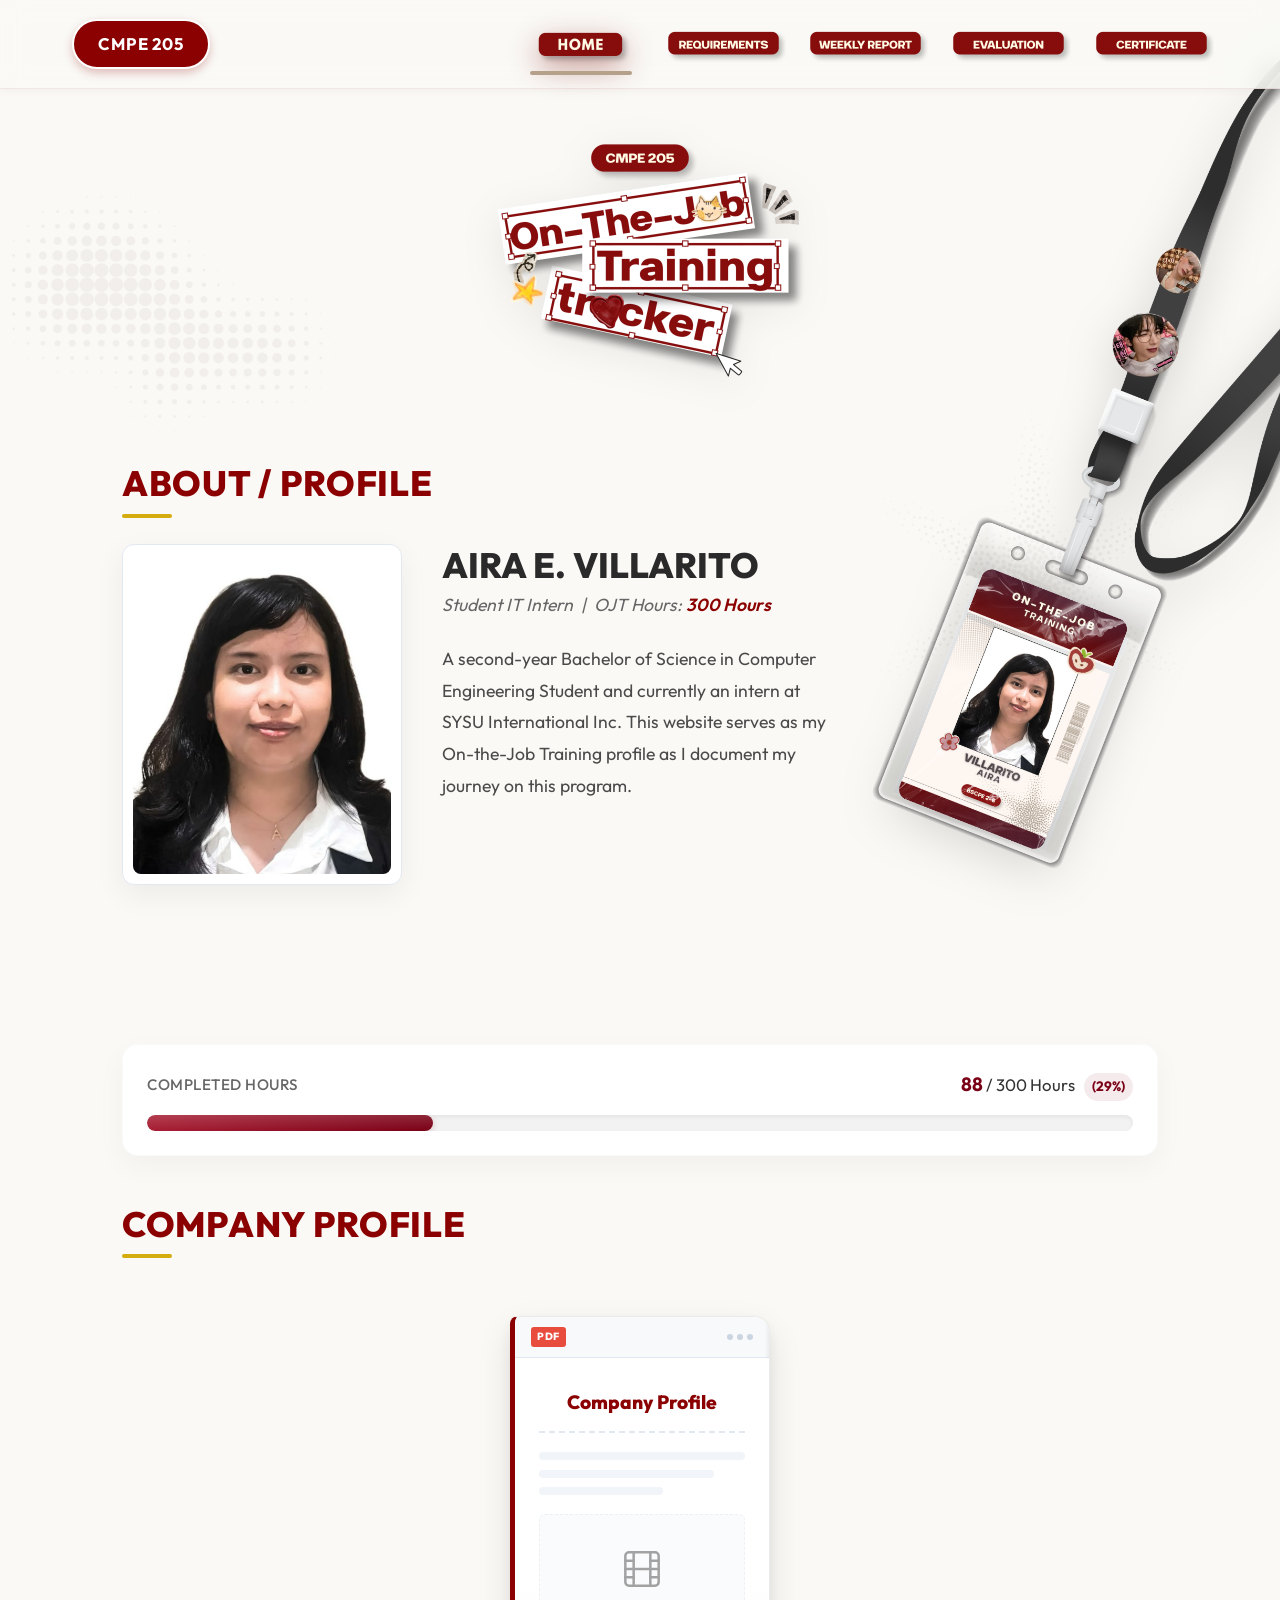
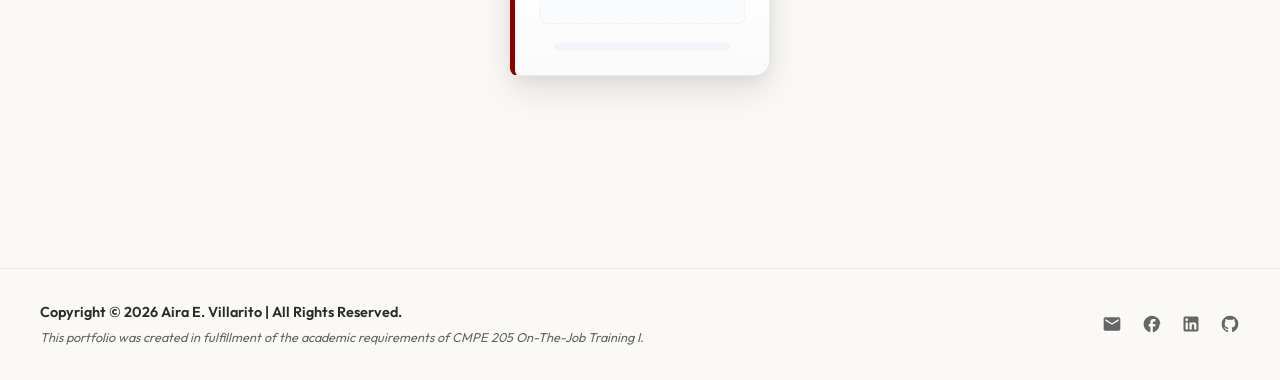
==== index.html @ e1c84c16 "third week uploaded" ====
<!DOCTYPE html>
<html lang="en">

<head>
  <meta charset="UTF-8">
  <meta name="viewport" content="width=device-width, initial-scale=1.0">
  <title>OJT Portfolio | Aira E. Villarito</title>
  <meta name="description"
    content="On-The-Job Training tracking portfolio and requirements profile for Aira E. Villarito. Documenting OJT journey and progress.">
  <link rel="stylesheet" href="style.css">
</head>

<body>

  <!-- Halftone Decorative Backgrounds -->
  <div class="bg-patterns">
    <img src="assets/glob_ht_bg.png" alt="Decorative halftone globe" class="pattern-glob">
    <img src="assets/star_ht_bg.png" alt="Decorative halftone star" class="pattern-star">
    <!-- ID Lanyard Badge (Mobile/Tablet background decoration) -->
    <div class="id-lanyard-wrapper mobile-only">
      <img src="assets/id.png" alt="OJT ID lanyard badge" class="id-img">
    </div>
  </div>

  <!-- Header / Navigation Bar -->
  <header>
    <div class="navbar-container">
      <a href="#" class="cmpe-badge" id="cmpe-badge">CMPE 205</a>
      <nav class="nav-links" aria-label="Main Navigation">
        <a href="index.html" class="nav-item active" id="nav-home">
          <img src="assets/home_button.png" alt="Home" class="nav-btn-img">
        </a>
        <a href="requirements.html" class="nav-item" id="nav-requirements">
          <img src="assets/requirements_button.png" alt="Requirements" class="nav-btn-img">
        </a>
        <a href="weekly-report.html" class="nav-item" id="nav-weekly">
          <img src="assets/weekly_report_button.png" alt="Weekly Report" class="nav-btn-img">
        </a>
        <a href="evaluation.html" class="nav-item" id="nav-evaluation">
          <img src="assets/evaluation_button.png" alt="Evaluation" class="nav-btn-img">
        </a>
        <a href="certificate.html" class="nav-item" id="nav-certificate">
          <img src="assets/certificate_button.png" alt="Certificate" class="nav-btn-img">
        </a>
      </nav>
    </div>
  </header>

  <!-- Main Content -->
  <main>

    <!-- Title Section (Logo Below Navigation) -->
    <div class="title-section">
      <img src="assets/logo.png" alt="On-The-Job Training Tracker" class="logo-img">
    </div>

    <!-- About / Profile Section -->
    <section class="reveal" id="about-section">
      <h2 class="section-title">About / Profile</h2>
      <div class="profile-container">

        <!-- Left: Profile Photo (with automatic fallback to clean CSS avatar) -->
        <div class="profile-photo-wrapper">
          <img src="assets/id_layout_raw.png" alt="Aira E. Villarito" class="profile-photo"
            onerror="this.style.display='none'; document.getElementById('profile-avatar-fallback').style.display='flex';">
          <div class="profile-placeholder-avatar" id="profile-avatar-fallback" style="display: none;">
            <svg viewBox="0 0 24 24" fill="none" stroke="currentColor" stroke-width="1.5" stroke-linecap="round"
              stroke-linejoin="round">
              <path d="M20 21v-2a4 4 0 0 0-4-4H8a4 4 0 0 0-4 4v2"></path>
              <circle cx="12" cy="7" r="4"></circle>
            </svg>
            <p><strong>Aira E. Villarito</strong><br><span style="font-size:0.8rem; opacity:0.8;">Click to upload
                image</span></p>
          </div>
        </div>

        <!-- Center: Bio Description -->
        <div class="profile-bio">
          <h1 class="profile-name">AIRA E. VILLARITO</h1>
          <div class="profile-title">
            <span>Student IT Intern</span>
            <span class="divider">|</span>
            <span>OJT Hours: <strong class="highlight">300 Hours</strong></span>
          </div>
          <p class="profile-desc">
            A second-year Bachelor of Science in Computer Engineering Student and currently an intern at SYSU International Inc. This website serves as my On-the-Job
            Training profile as I document my journey on this program.
          </p>
        </div>

        <!-- Right: Lanyard Badge Image (Desktop only) -->
        <div class="id-lanyard-wrapper desktop-only">
          <img src="assets/id.png" alt="OJT ID lanyard badge" class="id-img">
        </div>

      </div>
    </section>

<!-- OJT Progress Card -->
<div class="progress-card-container" id="ojt-progress-card" data-completed="88" data-total="300">
  <div class="progress-card-meta">
    <span class="progress-card-status">Completed Hours</span>
    <span class="progress-card-metrics">
      <strong id="progress-completed">88</strong> / <span id="progress-total">300</span> Hours 
      <span class="percent-badge" id="progress-badge">(29%)</span>
    </span>
  </div>

  <div class="progress-card-track">
    <!-- The width will be managed dynamically by JavaScript, fallback preset here -->
    <div class="progress-card-fill" id="progress-fill" style="width: 29%;"></div>
  </div>
</div>

    <!-- Company Profile Section -->
    <section class="reveal reveal-delay-1" id="company-section">
      <h2 class="section-title">Company Profile</h2>
      <div class="company-container">

        <!-- Company Profile Image Placeholder -->
        <div class="pdf-placeholder-card" id="company-profile-pdf">
          <div class="pdf-header-bar">
            <span class="pdf-icon-badge">PDF</span>
            <div class="pdf-dots">
              <div class="pdf-dot"></div>
              <div class="pdf-dot"></div>
              <div class="pdf-dot"></div>
            </div>
          </div>

          <div class="pdf-content-preview">
            <h3 class="pdf-preview-title">Company Profile</h3>
            <div class="pdf-skeleton-lines">
              <div class="skeleton-line"></div>
              <div class="skeleton-line medium"></div>
              <div class="skeleton-line short"></div>
            </div>

            <div class="pdf-preview-graphic">
              <svg viewBox="0 0 24 24" fill="none" stroke="currentColor" stroke-linecap="round" stroke-linejoin="round">
                <rect x="2" y="2" width="20" height="20" rx="2.18" ry="2.18"></rect>
                <line x1="7" y1="2" x2="7" y2="22"></line>
                <line x1="17" y1="2" x2="17" y2="22"></line>
                <line x1="2" y1="12" x2="22" y2="12"></line>
                <line x1="2" y1="7" x2="7" y2="7"></line>
                <line x1="2" y1="17" x2="7" y2="17"></line>
                <line x1="17" y1="17" x2="22" y2="17"></line>
                <line x1="17" y1="7" x2="22" y2="7"></line>
              </svg>
            </div>

            <div class="pdf-skeleton-lines">
              <div class="skeleton-line medium" style="margin: 0 auto;"></div>
            </div>
          </div>
        </div>

      </div>
    </section>

  </main>

  <!-- Footer Section -->
  <footer>
    <div class="footer-content">
      <div class="footer-text">
        <p class="footer-copyright">Copyright © 2026 Aira E. Villarito | All Rights Reserved.</p>
        <p class="footer-subtext">This portfolio was created in fulfillment of the academic requirements of CMPE 205
          On-The-Job Training I.</p>
      </div>
      <div class="footer-socials">
        <!-- Gmail -->
        <a href="mailto:aira.villarito@gmail.com" class="social-link" aria-label="Gmail">
          <svg viewBox="0 0 24 24">
            <path
              d="M20 4H4c-1.1 0-2 .9-2 2v12c0 1.1.9 2 2 2h16c1.1 0 2-.9 2-2V6c0-1.1-.9-2-2-2zm0 4l-8 5-8-5V6l8 5 8-5v2z" />
          </svg>
        </a>
        <!-- Facebook -->
        <a href="https://www.facebook.com/airavillarito21/" target="_blank" rel="noopener noreferrer" class="social-link"
          aria-label="Facebook">
          <svg viewBox="0 0 24 24">
            <path
              d="M22 12c0-5.52-4.48-10-10-10S2 6.48 2 12c0 4.84 3.44 8.87 8 9.8V15H8v-3h2V9.5C10 7.57 11.57 6 13.5 6H16v3h-2c-.55 0-1 .45-1 1v2h3v3h-3v6.95c4.56-.93 8-4.96 8-9.75z" />
          </svg>
        </a>
        <!-- LinkedIn -->
        <a href="https://linkedin.com/in/aira-villarito" target="_blank" rel="noopener noreferrer" class="social-link"
          aria-label="LinkedIn">
          <svg viewBox="0 0 24 24">
            <path
              d="M19 3a2 2 0 0 1 2 2v14a2 2 0 0 1-2 2H5a2 2 0 0 1-2-2V5a2 2 0 0 1 2-2h14m-.5 15.5v-5.3a3.26 3.26 0 0 0-3.26-3.26c-.85 0-1.84.52-2.32 1.3v-1.11h-2.79v8.37h2.79v-4.93c0-.77.62-1.4 1.39-1.4a1.4 1.4 0 0 1 1.4 1.4v4.93h2.79M6.88 8.56a1.68 1.68 0 0 0 1.68-1.68c0-.93-.75-1.69-1.68-1.69a1.69 1.69 0 0 0-1.69 1.69c0 .93.76 1.68 1.69 1.68m1.39 9.94v-8.37H5.5v8.37h2.77z" />
          </svg>
        </a>
        <!-- GitHub -->
        <a href="https://github.com/ventyunquarters" target="_blank" rel="noopener noreferrer" class="social-link" aria-label="GitHub">
          <svg viewBox="0 0 24 24">
            <path
              d="M12 2A10 10 0 0 0 2 12c0 4.42 2.87 8.17 6.84 9.5.5.08.66-.23.66-.5v-1.69c-2.77.6-3.36-1.34-3.36-1.34-.46-1.16-1.11-1.47-1.11-1.47-.9-.62.07-.6.07-.6 1 .07 1.53 1.03 1.53 1.03.9 1.52 2.34 1.07 2.91.83.1-.65.35-1.09.63-1.34-2.22-.25-4.55-1.11-4.55-4.92 0-1.11.38-2 1.03-2.71-.1-.25-.45-1.29.1-2.64 0 0 .84-.27 2.75 1.02.79-.22 1.65-.33 2.5-.33.85 0 1.71.11 2.5.33 1.91-1.29 2.75-1.02 2.75-1.02.55 1.35.2 2.39.1 2.64.65.71 1.03 1.6 1.03 2.71 0 3.82-2.34 4.66-4.57 4.91.36.31.69.92.69 1.85V21c0 .27.16.59.67.5C19.14 20.16 22 16.42 22 12A10 10 0 0 0 12 2z" />
          </svg>
        </a>
      </div>
    </div>
  </footer>

  <script src="script.js"></script>
</body>

</html>
---- style.css ----
/* ==========================================================================
   DESIGN SYSTEM & CUSTOM STYLES: OJT PORTFOLIO
   ========================================================================== */

/* Import Google Font */
@import url('https://fonts.googleapis.com/css2?family=Outfit:wght@300;400;500;600;700;800&display=swap');

/* CSS Variables */
:root {
  --font-primary: 'Outfit', sans-serif;

  /* Theme Colors */
  --color-primary: #8b0000;
  /* Maroon from button assets */
  --color-primary-dark: #660000;
  /* Darker maroon for hover/active */
  --color-primary-light: #ffcccc;
  /* Light maroon for highlights */
  --color-accent: #d4ac0d;
  /* Gold accent from the stars */
  --color-bg-light: #faf9f6;
  /* Premium off-white background */
  --color-bg-white: #ffffff;
  --color-text-dark: #2a2a2a;
  --color-text-muted: #666666;
  --color-border: #e2e8f0;

  /* Nav Button Custom Palette */
  --color-nav-bg: #801010;
  --color-nav-hover: #9c1414;
  --color-nav-underline: #b5a089;
  --color-nav-active-bg: rgba(128, 16, 16, 0.09);
  --color-nav-hover-bg: rgba(128, 16, 16, 0.04);

  /* Animations & Transitions */
  --transition-smooth: all 0.4s cubic-bezier(0.16, 1, 0.3, 1);
  --shadow-sm: 0 2px 8px rgba(0, 0, 0, 0.04);
  --shadow-md: 0 10px 30px rgba(0, 0, 0, 0.06);
  --shadow-lg: 0 20px 40px rgba(139, 0, 0, 0.08);
  --shadow-pdf: 0 15px 35px rgba(0, 0, 0, 0.1), 0 5px 15px rgba(0, 0, 0, 0.06);
}

/* Reset */
* {
  box-sizing: border-box;
  margin: 0;
  padding: 0;
}

html {
  scroll-behavior: smooth;
  font-size: 16px;
}

body {
  font-family: var(--font-primary);
  background-color: var(--color-bg-light);
  color: var(--color-text-dark);
  line-height: 1.6;
  overflow-x: hidden;
  position: relative;
  min-height: 100vh;
  display: flex;
  flex-direction: column;
}

/* Halftone Background Patterns */
.bg-patterns {
  position: fixed;
  top: 0;
  left: 0;
  width: 100%;
  height: 100%;
  pointer-events: none;
  z-index: -9999;
  overflow: hidden;
}

.pattern-glob {
  position: absolute;
  top: 10%;
  left: -5%;
  width: 35%;
  max-width: 500px;
  opacity: 0.12;
}

.pattern-star {
  position: absolute;
  bottom: 10%;
  right: 2%;
  width: 35%;
  max-width: 500px;
  opacity: 0.12;
}

/* Header & Navigation */
header {
  position: sticky;
  top: 0;
  z-index: 100;
  width: 100%;
  background: rgba(250, 249, 246, 0.85);
  backdrop-filter: blur(12px);
  -webkit-backdrop-filter: blur(12px);
  border-bottom: 1px solid rgba(139, 0, 0, 0.08);
  box-shadow: var(--shadow-sm);
}

.navbar-container {
  max-width: 1200px;
  margin: 0 auto;
  padding: 1.2rem 2rem;
  display: flex;
  justify-content: space-between;
  align-items: center;
}

/* Display visibility helpers */
.mobile-only {
  display: none !important;
}

.desktop-only {
  display: block !important;
}

/* Hide Hamburger Menu on Desktop */
.hamburger-menu {
  display: none;
}

/* CMPE 205 Badge */
.cmpe-badge {
  background-color: var(--color-primary);
  color: var(--color-bg-white);
  padding: 0.6rem 1.5rem;
  border-radius: 50px;
  font-weight: 700;
  font-size: 1.05rem;
  letter-spacing: 0.05em;
  box-shadow: 0 4px 10px rgba(139, 0, 0, 0.25);
  border: 2px solid var(--color-bg-white);
  text-decoration: none;
  transition: var(--transition-smooth);
}

.cmpe-badge:hover {
  transform: translateY(-2px);
  box-shadow: 0 6px 15px rgba(139, 0, 0, 0.35);
  background-color: var(--color-primary-dark);
}

/* Nav Links */
.nav-links {
  display: flex;
  gap: 1.8rem;
  align-items: center;
}

.nav-item {
  position: relative;
  display: inline-flex;
  align-items: center;
  justify-content: center;
  padding: 0.2rem 0.4rem;
  border-radius: 50px;
  background-color: transparent;
  transition: var(--transition-smooth);
  text-decoration: none;
  overflow: visible;
}

.nav-btn-img {
  height: 75px;
  margin: -18px -12px;
  width: auto;
  display: block;
  transition: var(--transition-smooth);
}

.nav-btn-text {
  display: none;
}

.nav-item:hover {
  background-color: transparent;
  transform: translateY(-2px);
}

.nav-item:hover .nav-btn-img,
.nav-item.active .nav-btn-img {
  filter: drop-shadow(0 10px 15px rgba(128, 16, 16, 0.45));
}

/* Active Page State */
.nav-item.active {
  background-color: transparent;
}

/* Underline indicator for active/hover states */
.nav-item::after {
  content: '';
  position: absolute;
  bottom: -8px;
  left: 5%;
  width: 90%;
  height: 4px;
  background-color: var(--color-nav-underline);
  border-radius: 2px;
  transform: scaleX(0);
  transform-origin: center;
  transition: var(--transition-smooth);
}

.nav-item:hover::after,
.nav-item.active::after {
  transform: scaleX(1);
}

/* Main Container */
main {
  flex: 1;
  max-width: 1100px;
  width: 100%;
  margin: 0 auto;
  padding: 2.5rem 2rem 5rem 2rem;
}

/* Title Section (Logo Below Navbar) */
.title-section {
  text-align: center;
  margin-bottom: 3.5rem;
  display: flex;
  flex-direction: row;
  align-items: center;
  justify-content: center;
  gap: 2.5rem;
}

.logo-img {
  max-width: 480px;
  width: 100%;
  height: auto;
  object-fit: contain;
  filter: drop-shadow(0 10px 20px rgba(0, 0, 0, 0.08));
  animation: fadeInUp 1.2s cubic-bezier(0.16, 1, 0.3, 1);
}

/* Section Common Styling */
section {
  margin-bottom: 5rem;
  position: relative;
}

.section-title {
  font-size: 2.2rem;
  font-weight: 800;
  color: var(--color-primary);
  text-transform: uppercase;
  margin-bottom: 2rem;
  position: relative;
  display: inline-block;
  letter-spacing: 0.02em;
}

.section-title::after {
  content: '';
  position: absolute;
  left: 0;
  bottom: -6px;
  width: 50px;
  height: 4px;
  background-color: var(--color-accent);
  border-radius: 2px;
}

/* Profile / About Layout */
.profile-container {
  display: grid;
  grid-template-columns: 280px 1fr 280px;
  gap: 2.5rem;
  align-items: start;
}

/* Profile Photo Frame */
.profile-photo-wrapper {
  background-color: var(--color-bg-white);
  padding: 0.6rem;
  border-radius: 12px;
  box-shadow: var(--shadow-md);
  border: 1px solid var(--color-border);
  transition: var(--transition-smooth);
  overflow: hidden;
}

.profile-photo-wrapper:hover {
  transform: translateY(-5px);
  box-shadow: var(--shadow-lg);
}

.profile-photo {
  width: 100%;
  height: 320px;
  object-fit: cover;
  border-radius: 8px;
  display: block;
}

.profile-placeholder-avatar {
  width: 100%;
  height: 320px;
  border-radius: 8px;
  background: linear-gradient(135deg, var(--color-primary-light), #f0f0f0);
  display: flex;
  flex-direction: column;
  align-items: center;
  justify-content: center;
  color: var(--color-primary);
  text-align: center;
  padding: 1rem;
}

.profile-placeholder-avatar svg {
  width: 70px;
  height: 70px;
  margin-bottom: 1rem;
  opacity: 0.7;
}

/* #ProgressBar Container card for the progress layout. Container card for the progress layout */
.progress-card-container {
  background: #ffffff;
  border-radius: 16px;
  padding: 24px;
  max-width: 100%; /* Matches your text boundary alignment */
  margin: 20px 0 40px 0;
  box-shadow: 0 10px 30px rgba(0, 0, 0, 0.04);
  border: 1px solid rgba(0, 0, 0, 0.02);
  box-sizing: border-box;
}

/* Flex row for labels and metrics */
.progress-card-meta {
  display: flex;
  justify-content: space-between;
  align-items: center;
  margin-bottom: 14px;
}

.progress-card-status {
  font-size: 0.95rem;
  font-weight: 500;
  color: #666666;
  text-transform: uppercase;
  letter-spacing: 0.5px;
}

.progress-card-metrics {
  font-size: 1.05rem;
  color: #333333;
}

.progress-card-metrics strong {
  color: #7A0016; /* Theme maroon */
  font-size: 1.2rem;
}

/* Small visual pill badge for percentage */
.percent-badge {
  background-color: rgba(122, 0, 22, 0.08);
  color: #7A0016;
  padding: 3px 8px;
  border-radius: 20px;
  font-weight: 700;
  font-size: 0.85rem;
  margin-left: 6px;
  display: inline-block;
  vertical-align: middle;
}

/* The light gray outer bar track */
.progress-card-track {
  width: 100%;
  height: 16px;
  background-color: #F2F2F2;
  border-radius: 50px;
  overflow: hidden;
  position: relative;
  box-shadow: inset 0 2px 4px rgba(0, 0, 0, 0.06);
}

/* The active colored inner progress bar fill */
.progress-card-fill {
  height: 100%;
  background: linear-gradient(90deg, #A71D32, #7A0016); /* Maroon gradient matching header */
  border-radius: 50px;
  box-shadow: 0 2px 6px rgba(122, 0, 22, 0.2);
  position: relative;
  transition: width 0.8s cubic-bezier(0.4, 0, 0.2, 1);
}

/* Optional subtle light reflection effect on the bar fill */
.progress-card-fill::after {
  content: '';
  position: absolute;
  top: 0;
  left: 0;
  right: 0;
  bottom: 0;
  background: linear-gradient(
    to bottom,
    rgba(255, 255, 255, 0.15) 0%,
    rgba(255, 255, 255, 0) 100%
  );
}

/* Profile Content */
.profile-bio {
  display: flex;
  flex-direction: column;
  justify-content: center;
}

.profile-name {
  font-size: 2.2rem;
  font-weight: 800;
  color: var(--color-text-dark);
  line-height: 1.2;
}

.profile-title {
  font-size: 1.1rem;
  font-style: italic;
  color: var(--color-text-muted);
  margin-top: 0.3rem;
  margin-bottom: 1.5rem;
  display: flex;
  gap: 0.5rem;
  align-items: center;
}

.profile-title .highlight {
  color: var(--color-primary);
  font-weight: 600;
}

.profile-desc {
  font-size: 1.1rem;
  color: #4a4a4a;
  line-height: 1.8;
}

/* ID Badge / Lanyard */
.id-lanyard-wrapper {
  position: relative;
  display: flex;
  justify-content: center;
  align-items: flex-end;
  width: 280px;
  height: 420px;
}

.id-img {
  position: absolute;
  top: -580px;
  left: -20px;
  width: 630px;
  max-width: none;
  height: auto;
  object-fit: contain;
  filter: drop-shadow(0 15px 25px rgba(0, 0, 0, 0.15));
  animation: float-badge 6s ease-in-out infinite;
  transition: var(--transition-smooth);
}

.id-img:hover {
  animation-play-state: paused;
  transform: scale(1.05) rotate(2deg);
  filter: drop-shadow(0 20px 35px rgba(139, 0, 0, 0.25));
}

/* Company Profile Section */
.company-container {
  display: flex;
  flex-direction: column;
  align-items: center;
  justify-content: center;
  padding: 2rem 0;
}

/* 3D PDF Document Placeholder */
.pdf-placeholder-card {
  width: 260px;
  height: 360px;
  background-color: var(--color-bg-white);
  border-radius: 8px 16px 16px 8px;
  box-shadow: var(--shadow-pdf);
  position: relative;
  cursor: pointer;
  overflow: hidden;
  transition: var(--transition-smooth);
  display: flex;
  flex-direction: column;
  border: 1px solid rgba(0, 0, 0, 0.08);
  border-left: 5px solid var(--color-primary);
}

.pdf-placeholder-card::before {
  content: '';
  position: absolute;
  right: 0;
  top: 0;
  bottom: 0;
  width: 4px;
  background: linear-gradient(to left, rgba(0, 0, 0, 0.05), transparent);
}

.pdf-header-bar {
  background-color: #f8f9fa;
  padding: 0.6rem 1rem;
  border-bottom: 1px solid var(--color-border);
  display: flex;
  justify-content: space-between;
  align-items: center;
}

.pdf-icon-badge {
  background-color: #e74c3c;
  color: var(--color-bg-white);
  font-size: 0.65rem;
  font-weight: 800;
  padding: 2px 6px;
  border-radius: 3px;
  letter-spacing: 0.05em;
}

.pdf-dots {
  display: flex;
  gap: 4px;
}

.pdf-dot {
  width: 6px;
  height: 6px;
  border-radius: 50%;
  background-color: #cbd5e1;
}

/* PDF Preview Content */
.pdf-content-preview {
  flex: 1;
  padding: 1.5rem;
  display: flex;
  flex-direction: column;
  gap: 1.2rem;
  position: relative;
  background: linear-gradient(180deg, var(--color-bg-white) 70%, #fafafa 100%);
}

.pdf-preview-title {
  font-size: 1.2rem;
  font-weight: 800;
  color: var(--color-primary);
  line-height: 1.3;
  margin-top: 0.5rem;
  text-align: center;
  border-bottom: 2px dashed var(--color-border);
  padding-bottom: 1rem;
}

.pdf-skeleton-lines {
  display: flex;
  flex-direction: column;
  gap: 0.6rem;
}

.skeleton-line {
  height: 8px;
  background-color: #f1f5f9;
  border-radius: 4px;
  width: 100%;
}

.skeleton-line.short {
  width: 60%;
}

.skeleton-line.medium {
  width: 85%;
}

.pdf-preview-graphic {
  flex: 1;
  border: 1px dashed var(--color-border);
  border-radius: 6px;
  background-color: #f8fafc;
  display: flex;
  align-items: center;
  justify-content: center;
  color: var(--color-text-muted);
  opacity: 0.6;
}

.pdf-preview-graphic svg {
  width: 40px;
  height: 40px;
  stroke-width: 1.5;
}

/* Hover effect for interactive PDF cards */
.pdf-placeholder-card:hover {
  transform: translateY(-12px) rotate(-1deg);
  box-shadow: 0 25px 50px rgba(139, 0, 0, 0.15), 0 10px 25px rgba(0, 0, 0, 0.1);
}

/* Download Overlay */
.pdf-download-overlay {
  position: absolute;
  top: 0;
  left: 0;
  width: 100%;
  height: 100%;
  background: rgba(139, 0, 0, 0.9);
  display: flex;
  flex-direction: column;
  align-items: center;
  justify-content: center;
  color: var(--color-bg-white);
  opacity: 0;
  transition: var(--transition-smooth);
  backdrop-filter: blur(4px);
  -webkit-backdrop-filter: blur(4px);
}

.pdf-placeholder-card:hover .pdf-download-overlay {
  opacity: 1;
}

.pdf-download-overlay svg {
  width: 48px;
  height: 48px;
  margin-bottom: 0.8rem;
  animation: bounce-down 1.5s ease-in-out infinite;
}

.pdf-download-overlay span {
  font-weight: 700;
  font-size: 0.95rem;
  letter-spacing: 0.05em;
  text-transform: uppercase;
}

/* Company Profile card on home page */
#company-profile-pdf {
  cursor: default;
}

#company-profile-pdf:hover {
  transform: none;
  box-shadow: var(--shadow-pdf);
}

/* Requirements Page Elements */
.req-grid {
  display: grid;
  grid-template-columns: repeat(auto-fill, minmax(280px, 1fr));
  gap: 2rem;
  margin-top: 2rem;
}

.req-card {
  background-color: var(--color-bg-white);
  border-radius: 12px;
  box-shadow: var(--shadow-sm);
  border: 1px solid var(--color-border);
  padding: 1.8rem;
  display: flex;
  flex-direction: column;
  gap: 1rem;
  transition: var(--transition-smooth);
}

.req-card:hover {
  transform: translateY(-6px);
  box-shadow: var(--shadow-lg);
  border-color: var(--color-primary-light);
}

.req-status-badge {
  align-self: flex-start;
  font-size: 0.75rem;
  font-weight: 700;
  padding: 4px 10px;
  border-radius: 20px;
  text-transform: uppercase;
}

.req-status-badge.completed {
  background-color: #e8f8f5;
  color: #117a65;
}

.req-status-badge.processing {
    background-color: #fff3cd; /* Light yellow background */
    color: #856404;            /* Darker golden/brown text for readability */
}

.req-title {
  font-size: 1.25rem;
  font-weight: 700;
  color: var(--color-text-dark);
}

.req-desc {
  font-size: 0.95rem;
  color: var(--color-text-muted);
  flex-grow: 1;
}

.req-action-btn {
  display: flex;
  align-items: center;
  justify-content: center;
  gap: 0.5rem;
  background-color: var(--color-primary);
  color: var(--color-bg-white);
  text-decoration: none;
  font-weight: 600;
  padding: 0.7rem;
  border-radius: 8px;
  transition: var(--transition-smooth);
  font-size: 0.9rem;
  white-space: nowrap;
  text-align: center;
}

.req-action-btn:hover {
  background-color: var(--color-primary-dark);
}

/* Weekly Report Page Elements */
.report-grid {
  display: grid;
  grid-template-columns: repeat(3, 1fr);
  gap: 2.5rem;
  max-width: 960px;
  margin: 2rem auto 0 auto;
}

.report-card {
  background-color: var(--color-bg-white);
  border-radius: 12px;
  box-shadow: var(--shadow-sm);
  border: 1px solid var(--color-border);
  padding: 1.5rem;
  text-align: center;
  transition: var(--transition-smooth);
  cursor: pointer;
}

.report-card:hover {
  transform: translateY(-8px);
  box-shadow: var(--shadow-lg);
  border-color: var(--color-primary-light);
}

.report-icon-container {
  margin: 0.5rem auto 1.2rem auto;
  position: relative;
  width: 90px;
  height: 90px;
}

.report-icon {
  width: 100%;
  height: 100%;
  object-fit: contain;
  transition: var(--transition-smooth);
}

.report-card:hover .report-icon {
  transform: scale(1.1);
}

.report-week {
  font-size: 1.15rem;
  font-weight: 700;
  color: var(--color-text-dark);
  margin-bottom: 0.3rem;
}

.report-date {
  font-size: 0.85rem;
  color: var(--color-text-muted);
  margin-bottom: 1rem;
}

/* Evaluation Page Layout */
.evaluation-list {
  display: flex;
  flex-direction: column;
  gap: 2rem;
  margin-top: 2rem;
}

.evaluation-item {
  background-color: var(--color-bg-white);
  border-radius: 12px;
  box-shadow: var(--shadow-sm);
  border: 1px solid var(--color-border);
  padding: 2rem;
  display: grid;
  grid-template-columns: 1fr 300px;
  gap: 2rem;
  align-items: center;
  transition: var(--transition-smooth);
}

.evaluation-item:hover {
  transform: translateY(-4px);
  box-shadow: var(--shadow-md);
}

.evaluation-info h3 {
  font-size: 1.4rem;
  color: var(--color-primary);
  margin-bottom: 0.5rem;
}

.evaluation-info p {
  color: var(--color-text-muted);
}

.evaluation-score {
  background-color: #fcfbf9;
  border: 1px solid var(--color-border);
  border-radius: 8px;
  padding: 1.5rem;
  text-align: center;
}

.score-num {
  font-size: 2.8rem;
  font-weight: 800;
  color: var(--color-primary);
  line-height: 1.1;
}

.score-label {
  font-size: 0.85rem;
  color: var(--color-text-muted);
  text-transform: uppercase;
  letter-spacing: 0.05em;
  margin-top: 0.2rem;
}

/* Certificate Page Layout */
.certificate-container {
  display: flex;
  flex-direction: column;
  align-items: center;
  justify-content: center;
  gap: 2rem;
  margin-top: 2rem;
}

.certificate-frame {
  background-color: var(--color-bg-white);
  padding: 1.5rem;
  border-radius: 12px;
  box-shadow: var(--shadow-lg);
  border: 1px solid var(--color-border);
  max-width: 800px;
  width: 100%;
  position: relative;
  transition: var(--transition-smooth);
}

.certificate-frame:hover {
  transform: scale(1.01);
  box-shadow: 0 25px 50px rgba(0, 0, 0, 0.12);
}

.certificate-border {
  border: 4px double var(--color-primary);
  padding: 3rem 2rem;
  text-align: center;
  display: flex;
  flex-direction: column;
  align-items: center;
}

.cert-header {
  font-size: 0.9rem;
  letter-spacing: 0.15em;
  color: var(--color-text-muted);
  margin-bottom: 1.5rem;
  text-transform: uppercase;
}

.cert-title {
  font-size: 2.2rem;
  font-weight: 800;
  color: var(--color-primary);
  margin-bottom: 1.5rem;
  letter-spacing: 0.02em;
}

.cert-awarded {
  font-size: 1.1rem;
  font-style: italic;
  margin-bottom: 0.5rem;
}

.cert-name {
  font-size: 2.5rem;
  font-weight: 800;
  color: var(--color-text-dark);
  border-bottom: 2px solid var(--color-accent);
  padding-bottom: 0.5rem;
  margin-bottom: 1.5rem;
  display: inline-block;
}

.cert-text {
  font-size: 1.05rem;
  color: #4a4a4a;
  max-width: 550px;
  line-height: 1.8;
  margin-bottom: 3rem;
}

.cert-signatures {
  width: 100%;
  display: flex;
  justify-content: space-around;
  margin-top: 1rem;
}

.sig-block {
  display: flex;
  flex-direction: column;
  align-items: center;
}

.sig-line {
  width: 150px;
  height: 1px;
  background-color: var(--color-text-dark);
  margin-bottom: 0.5rem;
}

.sig-name {
  font-weight: 700;
  font-size: 0.9rem;
}

.sig-title {
  font-size: 0.75rem;
  color: var(--color-text-muted);
}

.cert-stamp {
  position: absolute;
  right: 10%;
  bottom: 12%;
  opacity: 0.15;
}

.cert-stamp svg {
  width: 100px;
  height: 100px;
}

/* Footer Section */
footer {
  background-color: transparent;
  border-top: 1px solid rgba(139, 0, 0, 0.08);
  padding: 2rem;
  margin-top: auto;
}

.footer-content {
  max-width: 1200px;
  margin: 0 auto;
  display: flex;
  justify-content: space-between;
  align-items: center;
  gap: 1.5rem;
}

.footer-text {
  font-size: 0.9rem;
  color: var(--color-text-muted);
}

.footer-copyright {
  font-weight: 600;
  color: var(--color-text-dark);
  margin-bottom: 0.2rem;
}

.footer-subtext {
  font-style: italic;
  font-size: 0.8rem;
}

.footer-socials {
  display: flex;
  gap: 1.2rem;
}

.social-link {
  color: var(--color-text-muted);
  transition: var(--transition-smooth);
  display: flex;
  align-items: center;
  justify-content: center;
}

.social-link svg {
  width: 20px;
  height: 20px;
  fill: currentColor;
}

.social-link:hover {
  color: var(--color-primary);
  transform: translateY(-2px);
}

/* ==========================================================================
   ANIMATIONS & SCROLL REVEALS
   ========================================================================== */

/* Keyframe Animations */
@keyframes fadeInUp {
  from {
    opacity: 0;
    transform: translateY(30px);
  }

  to {
    opacity: 1;
    transform: translateY(0);
  }
}

@keyframes float-badge {
  0% {
    transform: translateY(0px) rotate(0deg);
  }

  50% {
    transform: translateY(-12px) rotate(1.5deg);
  }

  100% {
    transform: translateY(0px) rotate(0deg);
  }
}

@keyframes float-slow {
  0% {
    transform: translateY(0px) scale(1);
  }

  100% {
    transform: translateY(-20px) scale(1.05);
  }
}

@keyframes slow-rotate {
  from {
    transform: rotate(0deg);
  }

  to {
    transform: rotate(360deg);
  }
}

@keyframes bounce-down {

  0%,
  100% {
    transform: translateY(0);
  }

  50% {
    transform: translateY(8px);
  }
}

/* Scroll Reveal Classes */
.reveal {
  opacity: 0;
  transform: translateY(40px);
  transition: opacity 0.8s ease, transform 0.8s cubic-bezier(0.16, 1, 0.3, 1);
}

.reveal.revealed {
  opacity: 1;
  transform: translateY(0);
}

.reveal-delay-1 {
  transition-delay: 0.15s;
}

.reveal-delay-2 {
  transition-delay: 0.3s;
}

.reveal-delay-3 {
  transition-delay: 0.45s;
}

/* ==========================================================================
   RESPONSIVE DESIGN (MEDIA QUERIES)
   ========================================================================== */

@media (max-width: 1024px) {
  .mobile-only {
    display: block !important;
  }

  .desktop-only {
    display: none !important;
  }

  .title-section {
    position: relative;
    flex-direction: column;
    gap: 0;
    padding-top: 2rem;
    align-items: center;
    justify-content: center;
  }

  .logo-img {
    width: 65%;
    max-width: 420px;
  }

  /* ID lanyard as fixed background decoration */
  .bg-patterns .id-lanyard-wrapper.mobile-only {
    display: block !important;
    position: absolute;
    top: 2%;
    right: -10%;
    width: auto;
    max-width: none;
    height: auto;
    overflow: visible;
    opacity: 0.6;
    pointer-events: none;
  }

  .bg-patterns .id-lanyard-wrapper.mobile-only .id-img {
    position: relative;
    top: auto;
    left: auto;
    width: 750px;
    max-width: none;
    height: auto;
    filter: drop-shadow(0 10px 20px rgba(0, 0, 0, 0.08));
    animation: none;
  }

  .profile-container {
    grid-template-columns: 240px 1fr;
    gap: 2rem;
  }

  .id-lanyard-wrapper {
    display: none;
  }

  .req-grid {
    grid-template-columns: repeat(auto-fill, minmax(200px, 1fr));
    gap: 1.5rem;
  }

  .req-action-btn {
    font-size: 0.8rem;
    padding: 0.6rem 0.5rem;
    gap: 0.3rem;
  }

  .req-card {
    padding: 1.2rem;
  }

  .req-title {
    font-size: 1.1rem;
  }

  .req-desc {
    font-size: 0.85rem;
  }
}

@media (max-width: 900px) {
  html {
    font-size: 15px;
  }

  .report-grid {
    grid-template-columns: repeat(2, 1fr);
    gap: 2rem;
  }

  /* Navbar Mobile Hamburger Layout */
  .navbar-container {
    flex-direction: row;
    justify-content: space-between;
    align-items: center;
    padding: 1rem 2rem;
    position: relative;
  }

  .hamburger-menu {
    display: flex;
    flex-direction: column;
    justify-content: space-between;
    width: 26px;
    height: 18px;
    background: transparent;
    border: none;
    cursor: pointer;
    padding: 0;
    z-index: 101;
  }

  .hamburger-menu span {
    width: 100%;
    height: 3px;
    background-color: var(--color-primary);
    border-radius: 2px;
    transition: all 0.3s cubic-bezier(0.16, 1, 0.3, 1);
  }

  .hamburger-menu.active span:nth-child(1) {
    transform: translateY(7.5px) rotate(45deg);
  }

  .hamburger-menu.active span:nth-child(2) {
    opacity: 0;
  }

  .hamburger-menu.active span:nth-child(3) {
    transform: translateY(-7.5px) rotate(-45deg);
  }

  /* Right-Aligned Pop-over Menu */
  .nav-links {
    display: none;
    position: absolute;
    top: calc(100% - 5px);
    right: 2rem;
    left: auto;
    width: 220px;
    background: rgba(250, 249, 246, 0.96);
    backdrop-filter: blur(16px);
    -webkit-backdrop-filter: blur(16px);
    border: 1px solid rgba(139, 0, 0, 0.1);
    border-radius: 12px;
    flex-direction: column;
    gap: 0.5rem;
    padding: 0.8rem 0;
    box-shadow: 0 10px 25px rgba(139, 0, 0, 0.1);
    z-index: 99;
  }

  .nav-links.open {
    display: flex;
  }

  .nav-item {
    width: 100%;
    max-width: none;
    padding: 0.6rem 1rem;
    justify-content: center;
    border-radius: 0;
    box-sizing: border-box;
    transition: background-color 0.2s ease;
    display: flex;
  }

  .nav-item::after {
    display: none !important;
    /* Hide long line indicators in vertical popover */
  }

  .nav-item:hover,
  .nav-item.active {
    background-color: rgba(139, 0, 0, 0.05);
  }

  .nav-btn-img {
    display: none !important;
  }

  .nav-btn-text {
    display: inline-block !important;
    color: var(--color-text-dark);
    font-weight: 700;
    font-size: 0.95rem;
    text-transform: uppercase;
    letter-spacing: 0.05em;
    transition: color 0.2s ease;
    text-align: center;
  }

  .nav-item:hover .nav-btn-text,
  .nav-item.active .nav-btn-text {
    color: var(--color-primary);
    /* Highlight active/hover page text in burgundy */
  }

  .logo-img {
    width: 70%;
    max-width: 300px;
  }

  .profile-container {
    grid-template-columns: 1fr;
    gap: 2rem;
    text-align: center;
  }

  .profile-photo-wrapper {
    max-width: 260px;
    margin: 0 auto;
  }

  .profile-photo,
  .profile-placeholder-avatar {
    height: 280px;
  }

  .profile-title {
    justify-content: center;
    flex-wrap: wrap;
  }

  .footer-content {
    flex-direction: column;
    text-align: center;
  }

  /* Centered Weekly Report Preview Dialog on Mobile */
  .report-preview-overlay {
    bottom: 0 !important;
    right: 0 !important;
    left: 0 !important;
    top: 0 !important;
    width: 100vw !important;
    height: 100vh !important;
    background: rgba(0, 0, 0, 0.4);
    backdrop-filter: blur(4px);
    -webkit-backdrop-filter: blur(4px);
    display: flex;
    align-items: center;
    justify-content: center;
    z-index: 2000;
  }

  .preview-widget {
    width: 340px;
    height: 420px;
    margin: auto;
    transform: scale(0.9);
    transform-origin: center;
  }
}

@media (max-width: 480px) {
  .report-grid {
    grid-template-columns: repeat(2, 1fr);
    gap: 1rem;
  }

  .report-card {
    padding: 1rem;
  }

  .report-icon-container {
    width: 65px;
    height: 65px;
    margin: 0.3rem auto 0.8rem auto;
    display: flex;
    align-items: center;
    justify-content: center;
    overflow: visible;
  }

  .css-cardboard-box {
    transform: scale(0.7);
    transform-origin: center center;
  }

  .report-week {
    font-size: 1rem;
  }

  .report-date {
    font-size: 0.75rem;
  }

  .section-title {
    font-size: 1.8rem;
  }

  .logo-img {
    width: 75% !important;
    max-width: 260px !important;
  }

  .bg-patterns .id-lanyard-wrapper.mobile-only {
    right: -12% !important;
  }

  .bg-patterns .id-lanyard-wrapper.mobile-only .id-img {
    width: 420px !important;
  }

  .pdf-placeholder-card {
    width: 220px;
    height: 300px;
  }

  .evaluation-container {
    gap: 2rem;
    margin-top: 2rem;
  }

  .certificate-placeholder-card {
    padding: 2rem 1.2rem;
  }

  .cert-placeholder-title {
    font-size: 1.4rem;
  }

  .cert-placeholder-subtitle {
    font-size: 1rem;
  }

  .preview-widget {
    transform: scale(0.8);
  }
}

/* Interactive 2D Cardboard Box & Manila Folder Preview Widget */
.report-preview-overlay {
  position: fixed;
  bottom: 30px;
  right: 30px;
  width: 340px;
  height: 420px;
  z-index: 1000;
  pointer-events: none;
  opacity: 0;
  transform: translateY(50px) scale(0.95);
  transition: opacity 0.4s ease, transform 0.4s cubic-bezier(0.16, 1, 0.3, 1);
}

.report-preview-overlay.visible {
  opacity: 1;
  pointer-events: all;
  transform: translateY(0) scale(1);
}

.preview-widget {
  position: relative;
  width: 100%;
  height: 100%;
}

/* Close Button */
.preview-close-btn {
  position: absolute;
  top: 0px;
  right: 0px;
  width: 32px;
  height: 32px;
  border-radius: 50%;
  background-color: var(--color-primary);
  color: var(--color-bg-white);
  border: 2px solid var(--color-bg-white);
  font-size: 20px;
  font-weight: 700;
  cursor: pointer;
  z-index: 20;
  display: flex;
  align-items: center;
  justify-content: center;
  box-shadow: var(--shadow-md);
  transition: var(--transition-smooth);
}

.preview-close-btn:hover {
  background-color: var(--color-primary-dark);
  transform: scale(1.1);
}

/* Cardboard Box (Outer layers) */
.box-back-wall {
  position: absolute;
  bottom: 31.4px;
  left: 45px;
  width: 300px;
  height: 160px;
  background: linear-gradient(180deg, #b07e50, #98653a);
  border-radius: 4px;
  box-shadow: inset 0 -10px 20px rgba(0, 0, 0, 0.2);
  z-index: 1;
}

.box-back-side {
  display: none;
}

.box-body-side {
  position: absolute;
  bottom: 10px;
  left: 265px;
  width: 80px;
  height: 160px;
  background-color: #b59975;
  transform: skewY(-15deg);
  transform-origin: left bottom;
  z-index: 4;
  border-radius: 0 0 4px 0;
  box-shadow: 2px 2px 5px rgba(0, 0, 0, 0.15);
}

.box-body-front {
  position: absolute;
  bottom: 10px;
  left: 25px;
  width: 240px;
  height: 160px;
  background: linear-gradient(185deg, #c69466, #ad7a4d);
  border-radius: 4px 0 0 4px;
  box-shadow: inset 0 2px 4px rgba(255, 255, 255, 0.25), 0 5px 15px rgba(0, 0, 0, 0.2);
  display: flex;
  flex-direction: column;
  align-items: center;
  justify-content: flex-start;
  padding-top: 20px;
  border-left: 1px solid #9e6d40;
  border-bottom: 1px solid #9e6d40;
  z-index: 4;
}

.box-body-front .body-handle {
  position: absolute;
  top: 20px;
  left: 50%;
  transform: translateX(-50%);
  width: 52px;
  height: 14px;
  background-color: #4a3319;
  border-radius: 7px;
  box-shadow: inset 0 2px 4px rgba(0, 0, 0, 0.4);
}

.box-body-front .box-label {
  position: absolute;
  top: 58px;
  left: 50%;
  transform: translateX(-50%) rotate(-1.5deg);
  background-color: #faf8f5;
  border: 2px solid var(--color-primary);
  border-radius: 3px;
  padding: 4px 10px;
  display: flex;
  flex-direction: column;
  align-items: center;
  justify-content: center;
  box-shadow: 0 4px 8px rgba(0, 0, 0, 0.08);
}

.box-body-front .box-label-title {
  font-size: 0.7rem;
  font-weight: 800;
  color: var(--color-primary);
  letter-spacing: 0.08em;
  line-height: 1;
}

.box-body-front .box-label-sub {
  font-size: 0.55rem;
  font-weight: 600;
  color: var(--color-text-muted);
  margin-top: 2px;
}

/* Manila File Folder */
.preview-folder-wrapper {
  position: absolute;
  bottom: 25px;
  left: 45px;
  width: 260px;
  height: 270px;
  z-index: 3;
  transform: translateY(210px);
  transition: transform 0.6s cubic-bezier(0.16, 1, 0.3, 1);
}

/* Slide out animation when visible - protrudes nicely to the top */
.report-preview-overlay.visible .preview-folder-wrapper {
  transform: translateY(-120px);
}

/* Hover effect on folder */
.preview-folder-wrapper:hover {
  transform: translateY(-135px) scale(1.02);
}

.file-folder {
  position: relative;
  width: 100%;
  height: 100%;
}

.folder-back {
  position: absolute;
  bottom: 0;
  left: 0;
  width: 100%;
  height: 100%;
  background-color: #e9c46a;
  border-radius: 8px 30px 8px 8px;
  border: 1px solid #d4b055;
  z-index: 1;
}

.folder-front {
  position: absolute;
  bottom: 0;
  left: 0;
  width: 100%;
  height: 78%;
  background-color: #f4a261;
  border-radius: 6px;
  border: 1px solid #df8b49;
  box-shadow: 0 -4px 12px rgba(0, 0, 0, 0.12), inset 0 2px 2px rgba(255, 255, 255, 0.25);
  z-index: 3;
}

/* Mini Document Sheet Inside folder */
.document-sheet {
  position: absolute;
  bottom: 12px;
  left: 12px;
  width: 236px;
  height: 242px;
  background-color: var(--color-bg-white);
  border: 1px solid #cbd5e1;
  box-shadow: 0 4px 10px rgba(0, 0, 0, 0.1);
  border-radius: 2px;
  z-index: 2;
  overflow: hidden;
  padding: 8px;
}

/* Mini Document Content Formatting */
.mini-doc-container {
  display: flex;
  flex-direction: column;
  height: 100%;
  font-family: var(--font-primary);
  font-size: 0.54rem;
  color: var(--color-text-dark);
}

.mini-doc-header {
  display: flex;
  justify-content: space-between;
  align-items: center;
  border-bottom: 1px solid var(--color-primary-light);
  padding-bottom: 3px;
  margin-bottom: 6px;
}

.mini-pup-logo {
  font-weight: 800;
  color: #801010;
  letter-spacing: 0.05em;
  font-size: 0.58rem;
}

.mini-doc-dept {
  font-size: 0.45rem;
  color: var(--color-text-muted);
  font-weight: 600;
}

.mini-doc-body {
  display: flex;
  flex-direction: column;
  gap: 4px;
  flex-grow: 1;
}

.mini-doc-report-title {
  font-size: 0.62rem;
  font-weight: 800;
  text-align: center;
  margin: 2px 0;
  color: #801010;
}

.mini-doc-meta-field {
  line-height: 1.2;
}

.mini-doc-week-badge {
  background-color: #801010;
  color: #fff;
  align-self: center;
  font-size: 0.52rem;
  font-weight: 700;
  padding: 2px 8px;
  border-radius: 2px;
  margin: 3px 0;
}

/* Mini Document Table Grid representation */
.mini-doc-table {
  border: 1px solid var(--color-border);
  display: flex;
  flex-direction: column;
  margin-top: 4px;
  border-radius: 2px;
  overflow: hidden;
}

.mini-table-row {
  display: grid;
  grid-template-columns: 55px 1fr;
  border-bottom: 1px solid var(--color-border);
}

.mini-table-row:last-child {
  border-bottom: none;
}

.mini-table-header {
  background-color: #f1f5f9;
  font-weight: 700;
}

.mini-table-cell {
  padding: 3px 5px;
  white-space: nowrap;
  overflow: hidden;
  text-overflow: ellipsis;
  border-right: 1px solid var(--color-border);
}

.mini-table-cell:last-child {
  border-right: none;
}

.mini-hl-row {
  background-color: #fef9c3;
  /* Yellow activities highlight like in screenshot */
}

.date-text {
  font-weight: 600;
}

.text-bold {
  font-weight: 700;
}

.mini-doc-signatures {
  display: flex;
  justify-content: space-between;
  margin-top: auto;
  border-top: 1px dashed var(--color-border);
  padding-top: 4px;
}

.mini-sig-line {
  font-size: 0.45rem;
  color: var(--color-text-muted);
}

/* Folder Hover Download Overlay */
.folder-hover-overlay {
  position: absolute;
  top: 0;
  left: 0;
  width: 100%;
  height: 100%;
  background-color: rgba(128, 16, 16, 0.92);
  border-radius: 8px 30px 8px 8px;
  z-index: 10;
  display: flex;
  flex-direction: column;
  align-items: center;
  justify-content: center;
  color: var(--color-bg-white);
  gap: 10px;
  opacity: 0;
  transition: opacity 0.3s ease;
  pointer-events: none;
}

/* When wrapper hovered, display download overlay */
.preview-folder-wrapper:hover .folder-hover-overlay {
  opacity: 1;
}

.folder-hover-overlay .download-icon {
  width: 48px;
  height: 48px;
  stroke: var(--color-bg-white);
  animation: bounce-icon 1.5s infinite;
}

.folder-hover-overlay span {
  font-size: 0.85rem;
  font-weight: 700;
  letter-spacing: 0.05em;
  text-transform: uppercase;
  cursor: pointer;
  text-align: center;
  max-width: 90%;
}

@keyframes bounce-icon {

  0%,
  100% {
    transform: translateY(0);
  }

  50% {
    transform: translateY(-6px);
  }
}

/* The main container for the file or folder card */
.file-card {
    position: relative;
    overflow: hidden;
    cursor: pointer;
}

/* The initial hidden state of the overlay with your red background theme */
.file-overlay {
    position: absolute;
    top: 0;
    left: 0;
    width: 100%;
    height: 100%;
    background-color: rgba(220, 38, 38, 0.9); /* Animated red background style */
    display: flex;
    justify-content: center;
    align-items: center;
    color: #ffffff;
    opacity: 0;
    transform: translateY(100%); /* Creates a slide-up effect; can switch to scale() or omit for a simple fade */
    transition: opacity 0.3s ease, transform 0.3s ease;
}

/* The trigger that activates the animation when the file card is hovered */
.file-card:hover .file-overlay {
    opacity: 1;
    transform: translateY(0);
}

/* Card 3D CSS Cardboard Box */
.css-cardboard-box {
  position: relative;
  width: 90px;
  height: 75px;
  margin: 0 auto;
}

.css-cardboard-box .box-lid {
  position: absolute;
  top: 5px;
  left: 0;
  width: 94px;
  height: 25px;
  z-index: 2;
  transition: transform 0.3s cubic-bezier(0.25, 0.8, 0.25, 1);
}

/* Lift cover lid slightly on card hover */
.report-card:hover .css-cardboard-box .box-lid {
  transform: translateY(-8px) rotate(-1.5deg);
}

.css-cardboard-box .lid-front {
  position: absolute;
  left: 0;
  bottom: 0;
  width: 66px;
  height: 12px;
  background-color: #dfc29d;
  box-shadow: 0 1px 2px rgba(0, 0, 0, 0.15);
  border-radius: 1px 0 0 1px;
}

.css-cardboard-box .lid-side {
  position: absolute;
  left: 66px;
  bottom: 0;
  width: 25px;
  height: 12px;
  background-color: #c4a682;
  transform: skewY(-15deg);
  transform-origin: left bottom;
  border-radius: 0 1px 1px 0;
}

.css-cardboard-box .lid-top {
  position: absolute;
  left: 0;
  bottom: 12px;
  width: 66px;
  height: 8px;
  background-color: #ecd5b6;
  transform: skewX(-40deg);
  transform-origin: left bottom;
}

.css-cardboard-box .box-body {
  position: absolute;
  bottom: 5px;
  left: 2px;
  width: 86px;
  height: 52px;
  z-index: 1;
}

.css-cardboard-box .body-front {
  position: absolute;
  left: 0;
  bottom: 0;
  width: 62px;
  height: 48px;
  background-color: #d2b48c;
  border-radius: 0 0 0 2px;
}

.css-cardboard-box .body-side {
  position: absolute;
  left: 62px;
  bottom: 0;
  width: 22px;
  height: 48px;
  background-color: #b59975;
  transform: skewY(-15deg);
  transform-origin: left bottom;
  border-radius: 0 0 2px 0;
}

.css-cardboard-box .body-handle {
  position: absolute;
  top: 10px;
  left: 50%;
  transform: translateX(-50%);
  width: 20px;
  height: 6px;
  background-color: #4a3319;
  border-radius: 3px;
  box-shadow: inset 0 1px 2px rgba(0, 0, 0, 0.4);
}

/* Evaluation Page 3D PDF Cards Container */
.evaluation-container {
  display: flex;
  justify-content: center;
  gap: 4rem;
  margin-top: 3rem;
  flex-wrap: wrap;
}

.evaluation-card-wrapper {
  display: flex;
  flex-direction: column;
  align-items: center;
  gap: 1.5rem;
  transition: var(--transition-smooth);
}

.evaluation-card-wrapper:hover {
  transform: translateY(-4px);
}

.evaluation-card-label {
  font-size: 1.1rem;
  font-weight: 700;
  letter-spacing: 0.05em;
  color: var(--color-text-dark);
  text-transform: uppercase;
  text-align: center;
  margin-top: 0.5rem;
}

/* Certificate Placeholder Card */
.certificate-placeholder-card {
  width: 100%;
  max-width: 600px;
  background-color: var(--color-bg-white);
  border-radius: 16px;
  box-shadow: var(--shadow-lg);
  border: 2px dashed #cbd5e1;
  padding: 3rem 2rem;
  text-align: center;
  margin: 0 auto;
  transition: var(--transition-smooth);
}

.certificate-placeholder-card:hover {
  transform: translateY(-4px);
  border-color: var(--color-primary);
  box-shadow: 0 20px 40px rgba(139, 0, 0, 0.08);
}

.cert-placeholder-content {
  display: flex;
  flex-direction: column;
  align-items: center;
  gap: 1.2rem;
}

.cert-placeholder-icon {
  width: 80px;
  height: 80px;
  color: var(--color-accent);
  filter: drop-shadow(0 4px 6px rgba(212, 172, 13, 0.2));
  animation: float-slow 8s ease-in-out infinite alternate;
}

.cert-placeholder-title {
  font-size: 1.8rem;
  font-weight: 800;
  color: var(--color-text-dark);
}

.cert-placeholder-subtitle {
  font-size: 1.1rem;
  color: var(--color-text-muted);
  font-weight: 500;
  margin-top: -0.5rem;
}

.cert-placeholder-divider {
  width: 60px;
  height: 3px;
  background-color: var(--color-primary-light);
  border-radius: 2px;
}

.cert-placeholder-desc {
  font-size: 1rem;
  color: #4a4a4a;
  line-height: 1.7;
  max-width: 450px;
  text-align: left;
}

.cert-placeholder-badge {
  font-size: 0.75rem;
  font-weight: 700;
  letter-spacing: 0.08em;
  background-color: #fef5e7;
  color: #d35400;
  padding: 6px 16px;
  border-radius: 50px;
  margin-top: 1rem;
  border: 1px solid #fadbd8;
}

/* Dark blurred layout background overlay */
.pdf-modal-overlay {
  display: none; 
  position: fixed;
  top: 0;
  left: 0;
  width: 100%;
  height: 100%;
  background: rgba(0, 0, 0, 0.4);
  backdrop-filter: blur(5px);
  z-index: 9999;
  justify-content: center;
  align-items: center;
  padding: 20px;
  box-sizing: border-box;
}

/* Modal activation class trigger */
.pdf-modal-overlay.active {
  display: flex;
}

/* White centered card structure */
.pdf-modal-container {
  background: #ffffff;
  width: 100%;
  max-width: 1050px;
  height: 88vh;
  border-radius: 16px;
  display: flex;
  flex-direction: column;
  box-shadow: 0 24px 64px rgba(0, 0, 0, 0.15);
  overflow: hidden;
  animation: modalSlideUp 0.3s cubic-bezier(0.16, 1, 0.3, 1);
}

@keyframes modalSlideUp {
  from { opacity: 0; transform: translateY(20px); }
  to { opacity: 1; transform: translateY(0); }
}

/* Header Elements */
.pdf-modal-header {
  display: flex;
  justify-content: space-between;
  align-items: center;
  padding: 18px 24px;
  border-bottom: 1px solid #EDEDED;
}

.pdf-modal-title-group {
  display: flex;
  align-items: center;
  gap: 14px;
}

.pdf-modal-icon-box {
  background: rgba(122, 0, 22, 0.06);
  color: #7A0016;
  padding: 10px;
  border-radius: 10px;
  display: flex;
  align-items: center;
  justify-content: center;
}

.pdf-modal-title-group h3 {
  margin: 0;
  font-size: 1.2rem;
  color: #1A1A1A;
  font-weight: 700;
}

.pdf-modal-title-group p {
  margin: 2px 0 0 0;
  font-size: 0.85rem;
  color: #777777;
}

.pdf-modal-close-btn {
  background: #F3F3F3;
  border: none;
  font-size: 1.6rem;
  width: 34px;
  height: 34px;
  border-radius: 50%;
  cursor: pointer;
  display: flex;
  align-items: center;
  justify-content: center;
  color: #555555;
  transition: all 0.2s ease;
}

.pdf-modal-close-btn:hover {
  background: #EAEAEA;
  color: #000000;
}

/* Embedded Frame Area */
.pdf-modal-body {
  flex: 1;
  background: #F8F9FA;
}

#pdf-preview-frame {
  width: 100%;
  height: 100%;
  display: block;
}

/* Footer Control Layout */
.pdf-modal-footer {
  display: flex;
  justify-content: space-between;
  align-items: center;
  padding: 16px 24px;
  border-top: 1px solid #EDEDED;
  background: #ffffff;
}

.pdf-status-pill {
  background: rgba(40, 167, 69, 0.1);
  color: #28a745;
  padding: 6px 14px;
  border-radius: 30px;
  font-size: 0.85rem;
  font-weight: 600;
  letter-spacing: 0.2px;
}

.pdf-open-tab-btn {
  color: #7A0016;
  text-decoration: none;
  font-weight: 700;
  font-size: 0.9rem;
  transition: opacity 0.2s;
}

.pdf-open-tab-btn:hover {
  text-decoration: underline;
}

/* Container for the dual Preview/Download buttons */
.req-btn-group {
  display: flex;
  gap: 0.5rem;
  width: 100%;
  margin-top: auto; /* Aligns buttons perfectly at the bottom of the card */
}

/* Ensure <button> elements inherit the exact styling of your <a> action buttons */
button.req-action-btn {
  font: inherit;
  color: inherit;
  background: none;
  border: none;
  cursor: pointer;
  display: inline-flex;
  align-items: center;
  justify-content: center;
  width: 100%;
}

/* Custom styling and hover effects for the maroon Preview button */
button.req-action-btn-preview {
  background-color: #7A0016 !important;
  color: #ffffff !important;
  transition: background-color 0.2s ease, transform 0.2s ease;
}

button.req-action-btn-preview:hover {
  background-color: #5a0010 !important; /* Slightly darker shade on hover */
  transform: translateY(-1px);
}

.pdf-modal-close-btn {
  background: none;
  border: none;
  font-size: 24px;
  line-height: 1;
  color: var(--color-text, #333);
  cursor: pointer;
  display: flex;
  align-items: center;
  justify-content: center;
  width: 36px;
  height: 36px;
  border-radius: 50%;
  transition: background-color 0.2s ease;
  pointer-events: auto; /* Ensures browser registers clicks on this button */
}

.pdf-modal-close-btn:hover {
  background-color: rgba(0, 0, 0, 0.05); /* Light circle background on hover */
}


/* ==========================================================================
   MOBILE RESPONSIVENESS EXTENSIONS: PDF PREVIEW MODAL
   ========================================================================== */

@media (max-width: 768px) {
  .pdf-modal-container {
    max-width: 95%;
    height: 82vh;
  }
}

@media (max-width: 576px) {
  .pdf-modal-overlay {
    padding: 12px;
  }

  .pdf-modal-container {
    max-width: 100%;
    height: 92vh;
    border-radius: 12px;
  }

  .pdf-modal-header {
    padding: 12px 16px;
  }

  .pdf-modal-title-group {
    gap: 8px;
  }

  .pdf-modal-icon-box {
    padding: 6px;
  }

  .pdf-modal-title-group h3 {
    font-size: 1rem;
  }

  .pdf-modal-title-group p {
    font-size: 0.75rem;
  }

  .pdf-modal-footer {
    padding: 12px 16px;
    flex-direction: column;
    align-items: flex-start;
    gap: 10px;
  }

  .pdf-open-tab-btn {
    width: 100%;
    text-align: center;
    padding: 6px 0;
    background-color: rgba(122, 0, 22, 0.04);
    border-radius: 6px;
  }
}

/* 1. The document container must be relative so the overlay maps to its boundaries */
.document-sheet {
    position: relative;
    border-radius: 8px; /* Matches the rounded corners of your document */
    overflow: hidden;   /* Keeps the overlay strictly inside the document bounds */
    cursor: pointer;
}

/* 2. The overlay covers the sheet entirely, hidden by default */
.file-overlay {
    position: absolute;
    top: 0;
    left: 0;
    width: 100%;
    height: 100%;
    background-color: rgba(128, 0, 0, 0.9); /* Deep red theme matching the PUP colors */
    display: flex;
    justify-content: center;
    align-items: center;
    
    /* Smooth transition states */
    opacity: 0;
    pointer-events: none; /* Prevents the overlay from blocking hover triggers prematurely */
    transition: opacity 0.3s ease;
    z-index: 10; /* Ensures it sits on top of the text and tables */
}

/* 3. Text styling for the overlay message */
.overlay-text {
    color: #ffffff;
    font-weight: 600;
    font-size: 1.1rem;
    font-family: sans-serif;
    letter-spacing: 0.5px;
}

/* 4. The Trigger: When hovering the sheet, fade in the red overlay */
.document-sheet:hover .file-overlay {
    opacity: 1;
    pointer-events: auto;
}
/* Ensures the red block bounds itself to the paper sheet */
#preview-document-sheet {
    position: relative;
    overflow: hidden;
    cursor: pointer;
}

/* Hidden by default, absolute overlay covering the document */
.file-overlay {
    position: absolute;
    top: 0;
    left: 0;
    width: 100%;
    height: 100%;
    background-color: rgba(128, 0, 0, 0.95); /* Deep red background color */
    display: flex;
    justify-content: center;
    align-items: center;
    opacity: 0;
    pointer-events: none;
    transition: opacity 0.25s ease;
    z-index: 99; /* Higher than the sheet elements */
}

/* Styling for the text inside the overlay */
.overlay-text {
    color: #ffffff;
    font-weight: 700;
    font-size: 1.2rem;
    font-family: system-ui, -apple-system, sans-serif;
    letter-spacing: 0.5px;
}

/* Trigger: Turns the sheet red and reveals text on hover */
#preview-document-sheet:hover .file-overlay {
    opacity: 1;
    pointer-events: auto;
}

/* Document Card Base Container */
#preview-document-sheet {
  position: relative; /* Constrains the absolute-positioned overlay inside this box */
  width: 100%;        /* Adjust to match your grid/layout dimensions */
  max-width: 280px;
  height: 350px;
  background-color: #ffffff;
  border: 1px solid #e2e8f0;
  border-radius: 6px;
  box-shadow: 0 4px 6px -1px rgba(0, 0, 0, 0.1);
  overflow: hidden;   /* Keeps the overlay rounded corners cleanly clipped */
  cursor: pointer;
}

/* Hidden Overlay Setup */
.file-overlay {
  position: absolute;
  top: 0;
  left: 0;
  width: 100%;
  height: 100%;
  background-color: rgba(0, 0, 0, 0.65); /* Dark semi-transparent mask */
  display: flex;
  justify-content: center;
  align-items: center;
  opacity: 0;                           /* Hidden by default */
  transition: opacity 0.25s ease-in-out; /* Smooth fade effect */
  z-index: 10;                          /* Sits on top of the text content */
}

/* Hover Action: Triggered from Parent Container */
#preview-document-sheet:hover .file-overlay {
  opacity: 1;
}

/* Text Inside Overlay */
.overlay-text {
  color: #ffffff;
  font-weight: 700;
  font-size: 0.95rem;
  letter-spacing: 0.05em;
  border: 2px solid #ffffff;
  padding: 8px 16px;
  border-radius: 4px;
}

/* Document Internal Styling */
.mini-doc-container {
  padding: 16px;
  height: 100%;
  display: flex;
  flex-direction: column;
}

.mini-doc-header {
  display: flex;
  justify-content: space-between;
  align-items: center;
  border-bottom: 2px solid #800000; /* Maroon accent color */
  padding-bottom: 6px;
  margin-bottom: 12px;
}

.mini-pup-logo {
  font-weight: 800;
  color: #800000;
  font-size: 1.1rem;
}

.mini-doc-dept {
  font-size: 0.7rem;
  color: #4a5568;
  font-weight: 600;
  text-align: right;
}

.mini-doc-body {
  flex-grow: 1;
  display: flex;
  align-items: center;
  justify-content: center;
}

.mini-doc-title {
  font-size: 0.85rem;
  font-weight: 600;
  color: #2d3748;
  text-align: center;
}

/* Weekly Report Status Badges */
.report-status-badge {
  display: inline-block;
  font-size: 0.72rem;
  font-weight: 700;
  padding: 4px 12px;
  border-radius: 50px;
  text-transform: uppercase;
  letter-spacing: 0.05em;
  margin-bottom: 1rem;
}

.report-status-badge.uploaded {
  background-color: #e8f8f5;
  color: #117a65;
}

.report-status-badge.ongoing {
  background-color: #fff3cd;
  color: #856404;
}

/* Disabled Report Card Styles */
.report-card.disabled-card {
  opacity: 0.55;
  cursor: not-allowed;
  pointer-events: none; /* Prevents all click events and hover effects */
  background-color: #fdfdfd;
  box-shadow: none;
}

/* Optional: De-saturate the 3D box icon for a true disabled look */
.report-card.disabled-card .css-cardboard-box {
  filter: grayscale(80%);
}

/* Clean Flexbox Layout Fix */
.report-grid {
  display: flex !important;
  flex-wrap: wrap !important;
  justify-content: flex-start !important;
  align-items: stretch !important;
  gap: 2rem !important;
  width: 100% !important;
  max-width: 1200px !important;
  margin: 0 auto !important;
  padding: 1rem 0 !important;
}

/* Force each card to take up a solid 1/3rd of the container minus the gaps */
.report-card {
  flex: 0 0 calc(33.333% - 1.34rem) !important;
  width: auto !important;
  min-width: 250px !important;
  box-sizing: border-box !important;
}

/* Responsive adjustment for mid-sized screens (2 per row) */
@media (max-width: 992px) {
  .report-card {
    flex: 0 0 calc(50% - 1rem) !important;
  }
}

/* Responsive adjustment for mobile viewports (1 per row) */
@media (max-width: 600px) {
  .report-card {
    flex: 0 0 100% !important;
  }
}
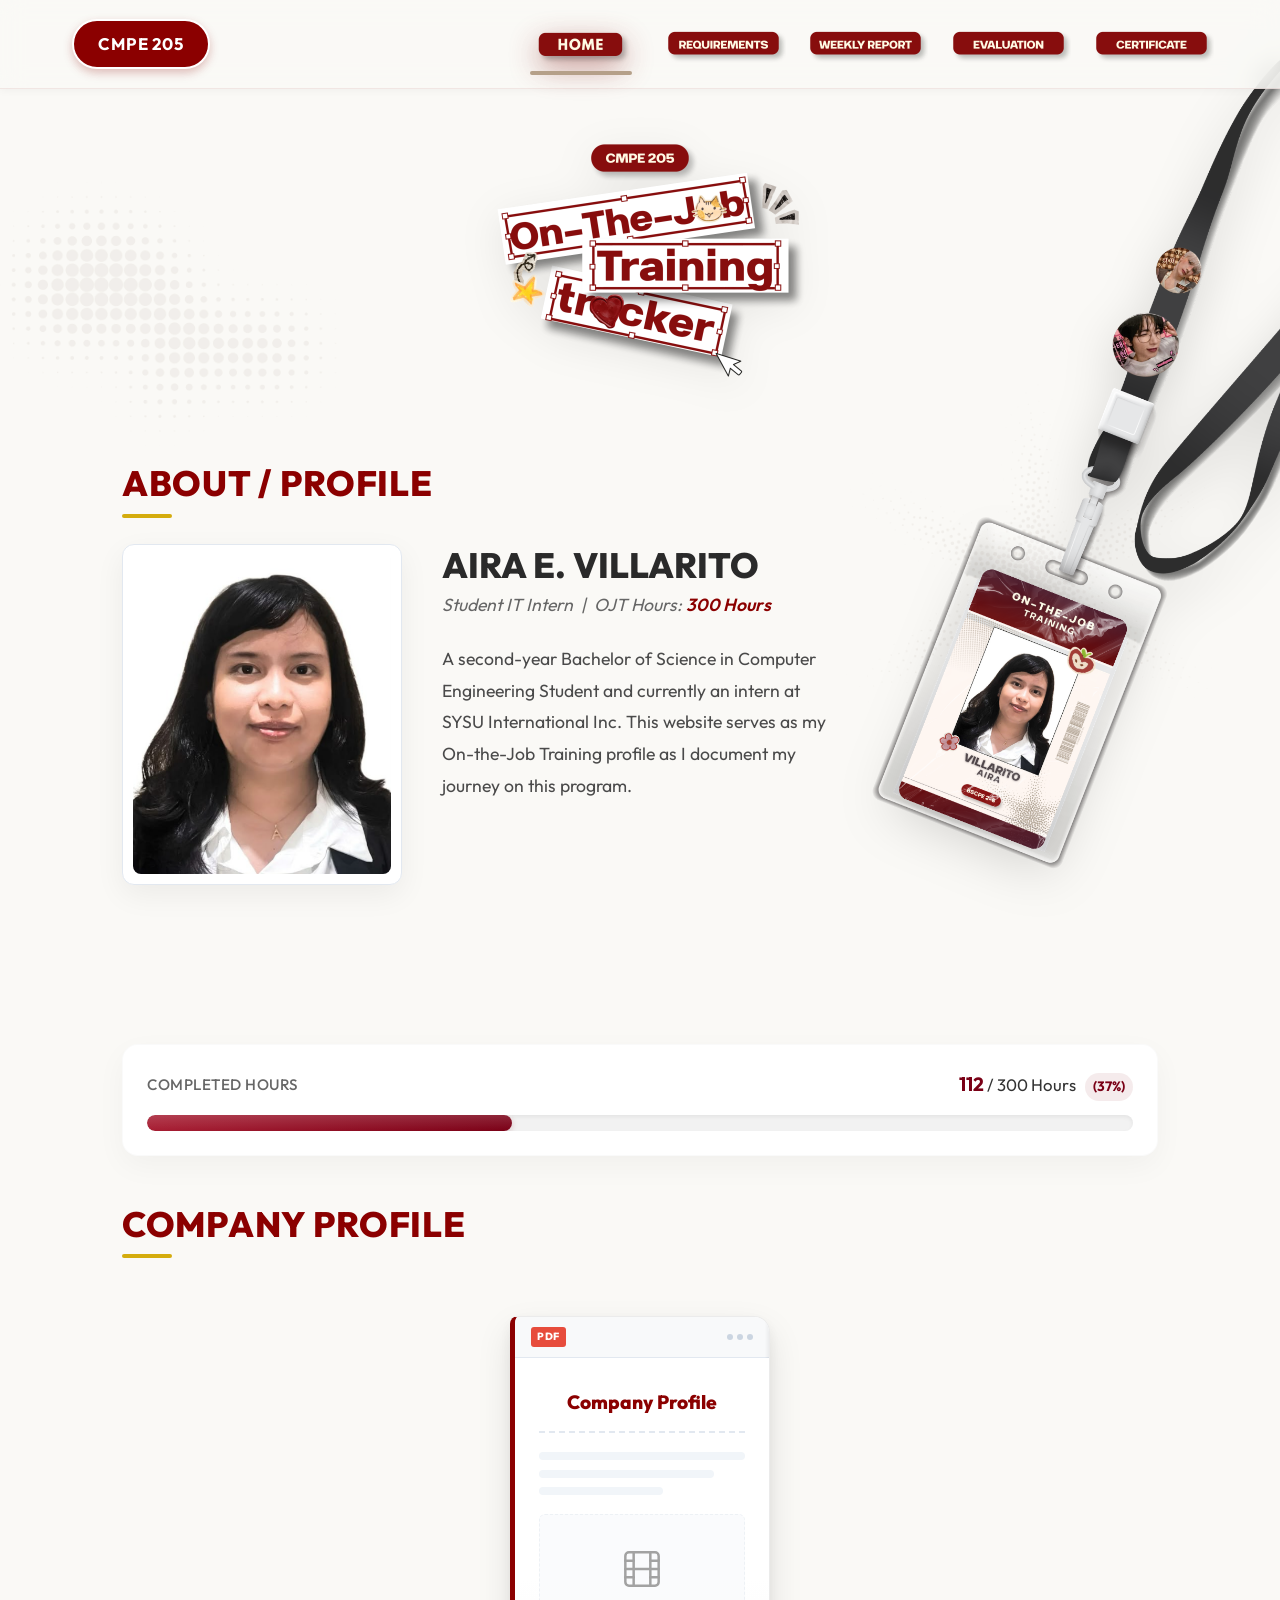
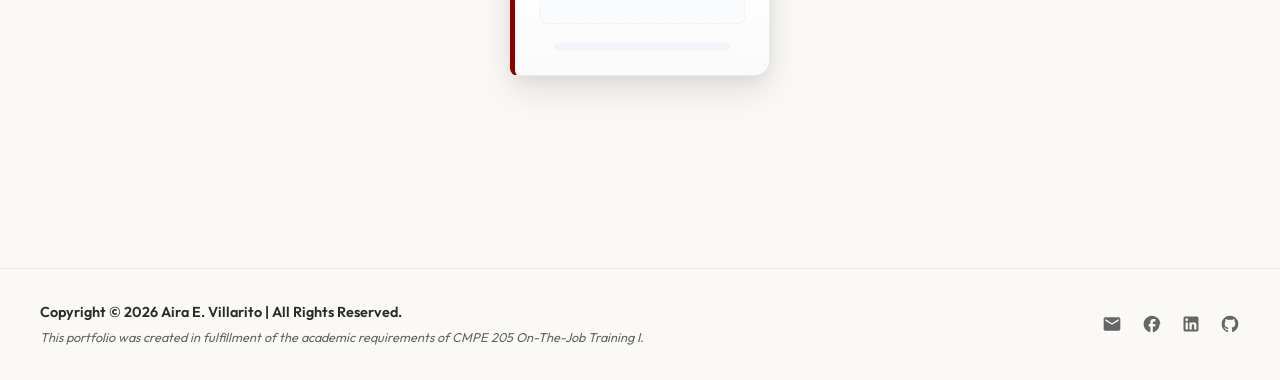
==== commit 107efd87: "4th week and student waiver uploaded" ====
--- a/index.html
+++ b/index.html
@@ -97,12 +97,12 @@
     </section>
 
 <!-- OJT Progress Card -->
-<div class="progress-card-container" id="ojt-progress-card" data-completed="88" data-total="300">
+<div class="progress-card-container" id="ojt-progress-card" data-completed="112" data-total="300">
   <div class="progress-card-meta">
     <span class="progress-card-status">Completed Hours</span>
     <span class="progress-card-metrics">
-      <strong id="progress-completed">88</strong> / <span id="progress-total">300</span> Hours 
-      <span class="percent-badge" id="progress-badge">(29%)</span>
+      <strong id="progress-completed">112</strong> / <span id="progress-total">300</span> Hours 
+      <span class="percent-badge" id="progress-badge">(37%)</span>
     </span>
   </div>
 
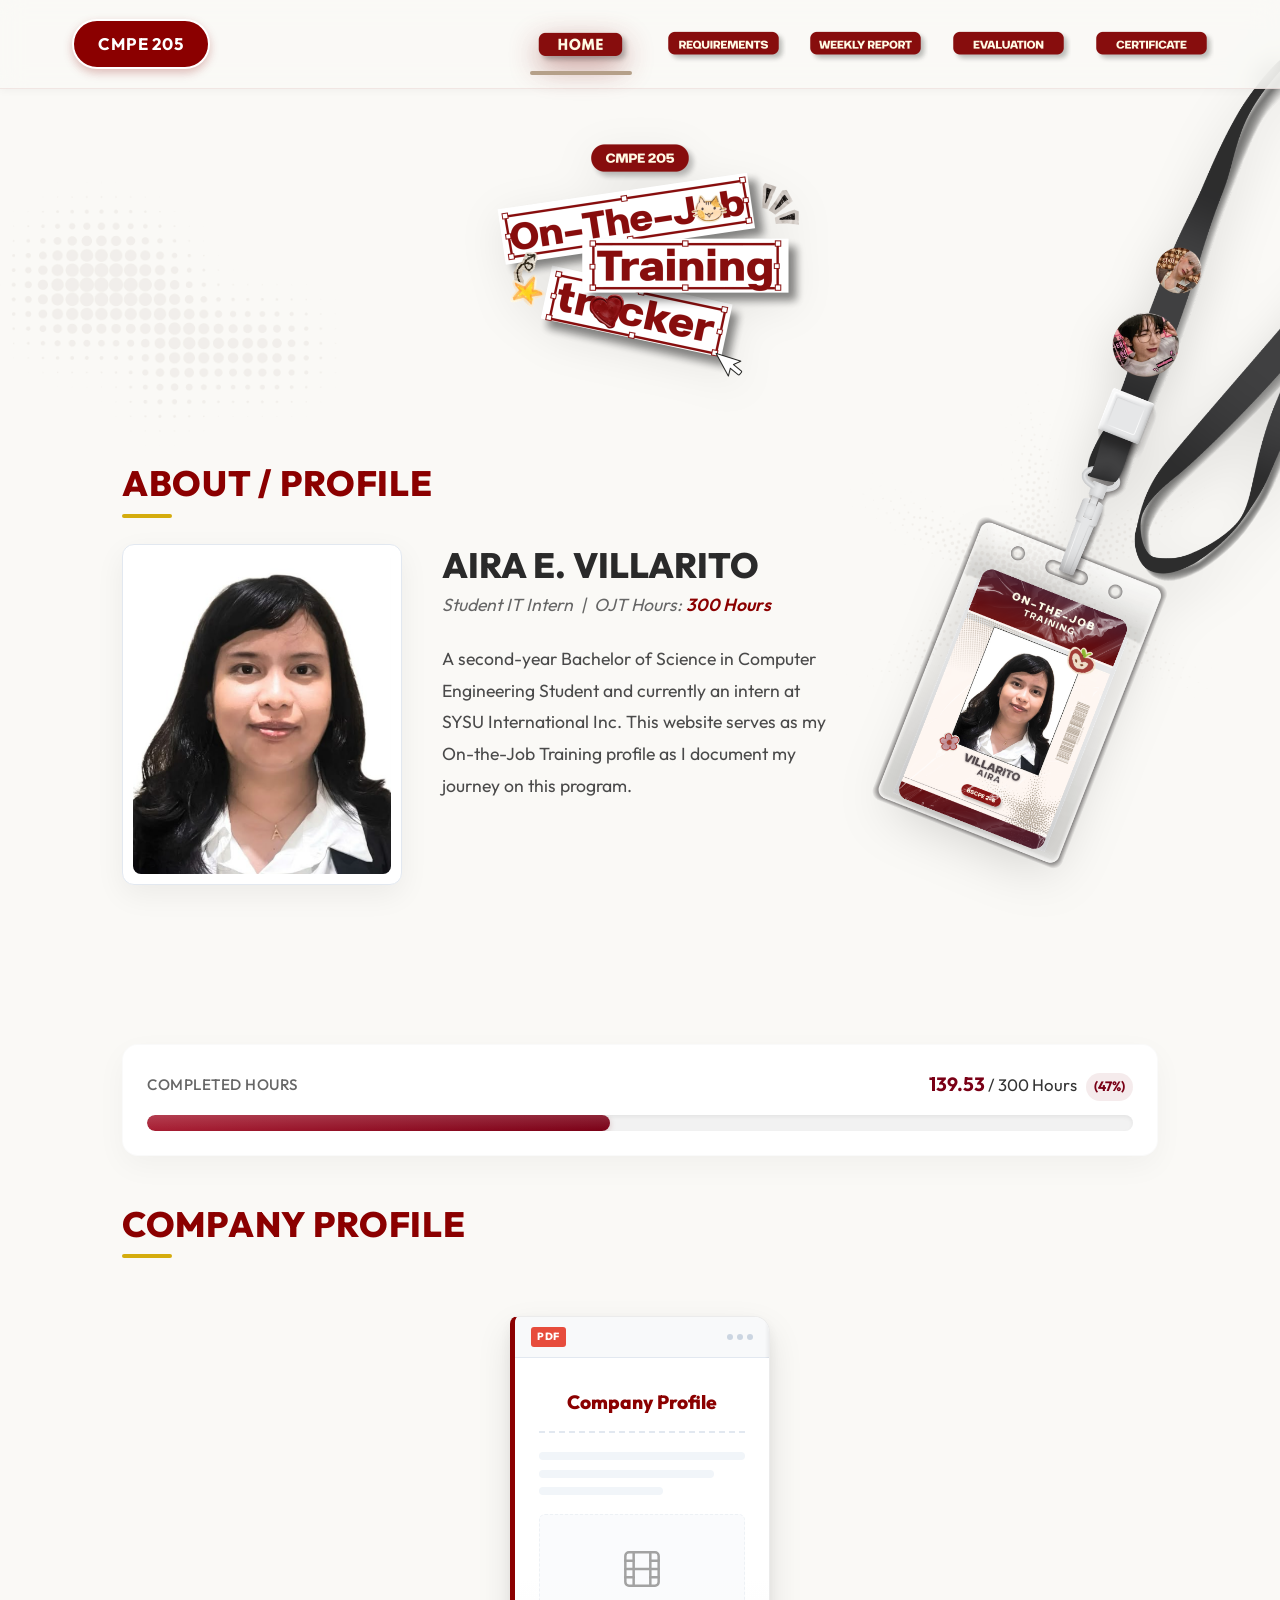
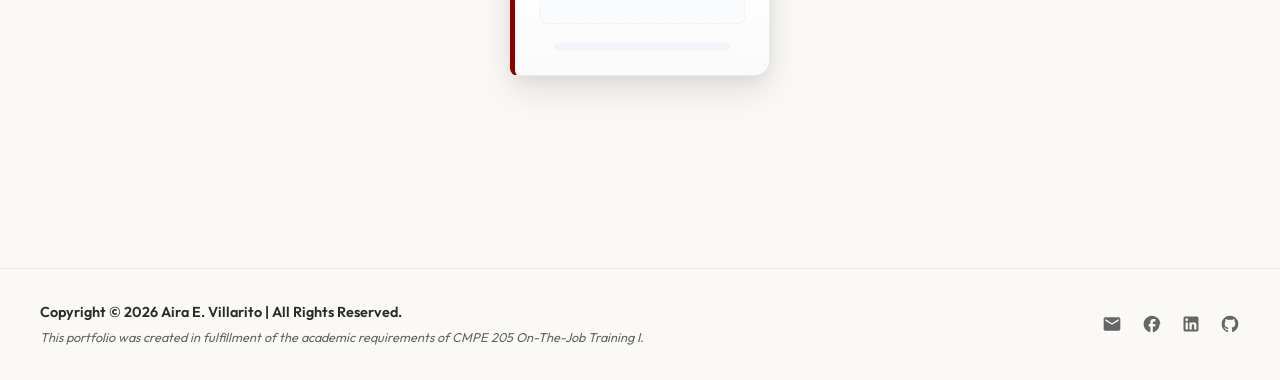
==== commit b8614673: "progress update" ====
--- a/index.html
+++ b/index.html
@@ -97,18 +97,18 @@
     </section>
 
 <!-- OJT Progress Card -->
-<div class="progress-card-container" id="ojt-progress-card" data-completed="112" data-total="300">
+<div class="progress-card-container" id="ojt-progress-card" data-completed="139.53" data-total="300">
   <div class="progress-card-meta">
     <span class="progress-card-status">Completed Hours</span>
     <span class="progress-card-metrics">
-      <strong id="progress-completed">112</strong> / <span id="progress-total">300</span> Hours 
-      <span class="percent-badge" id="progress-badge">(37%)</span>
+      <strong id="progress-completed">139.53</strong> / <span id="progress-total">300</span> Hours 
+      <span class="percent-badge" id="progress-badge">(46.51%)</span>
     </span>
   </div>
 
   <div class="progress-card-track">
     <!-- The width will be managed dynamically by JavaScript, fallback preset here -->
-    <div class="progress-card-fill" id="progress-fill" style="width: 29%;"></div>
+    <div class="progress-card-fill" id="progress-fill" style="width: 46.51%;"></div>
   </div>
 </div>
 
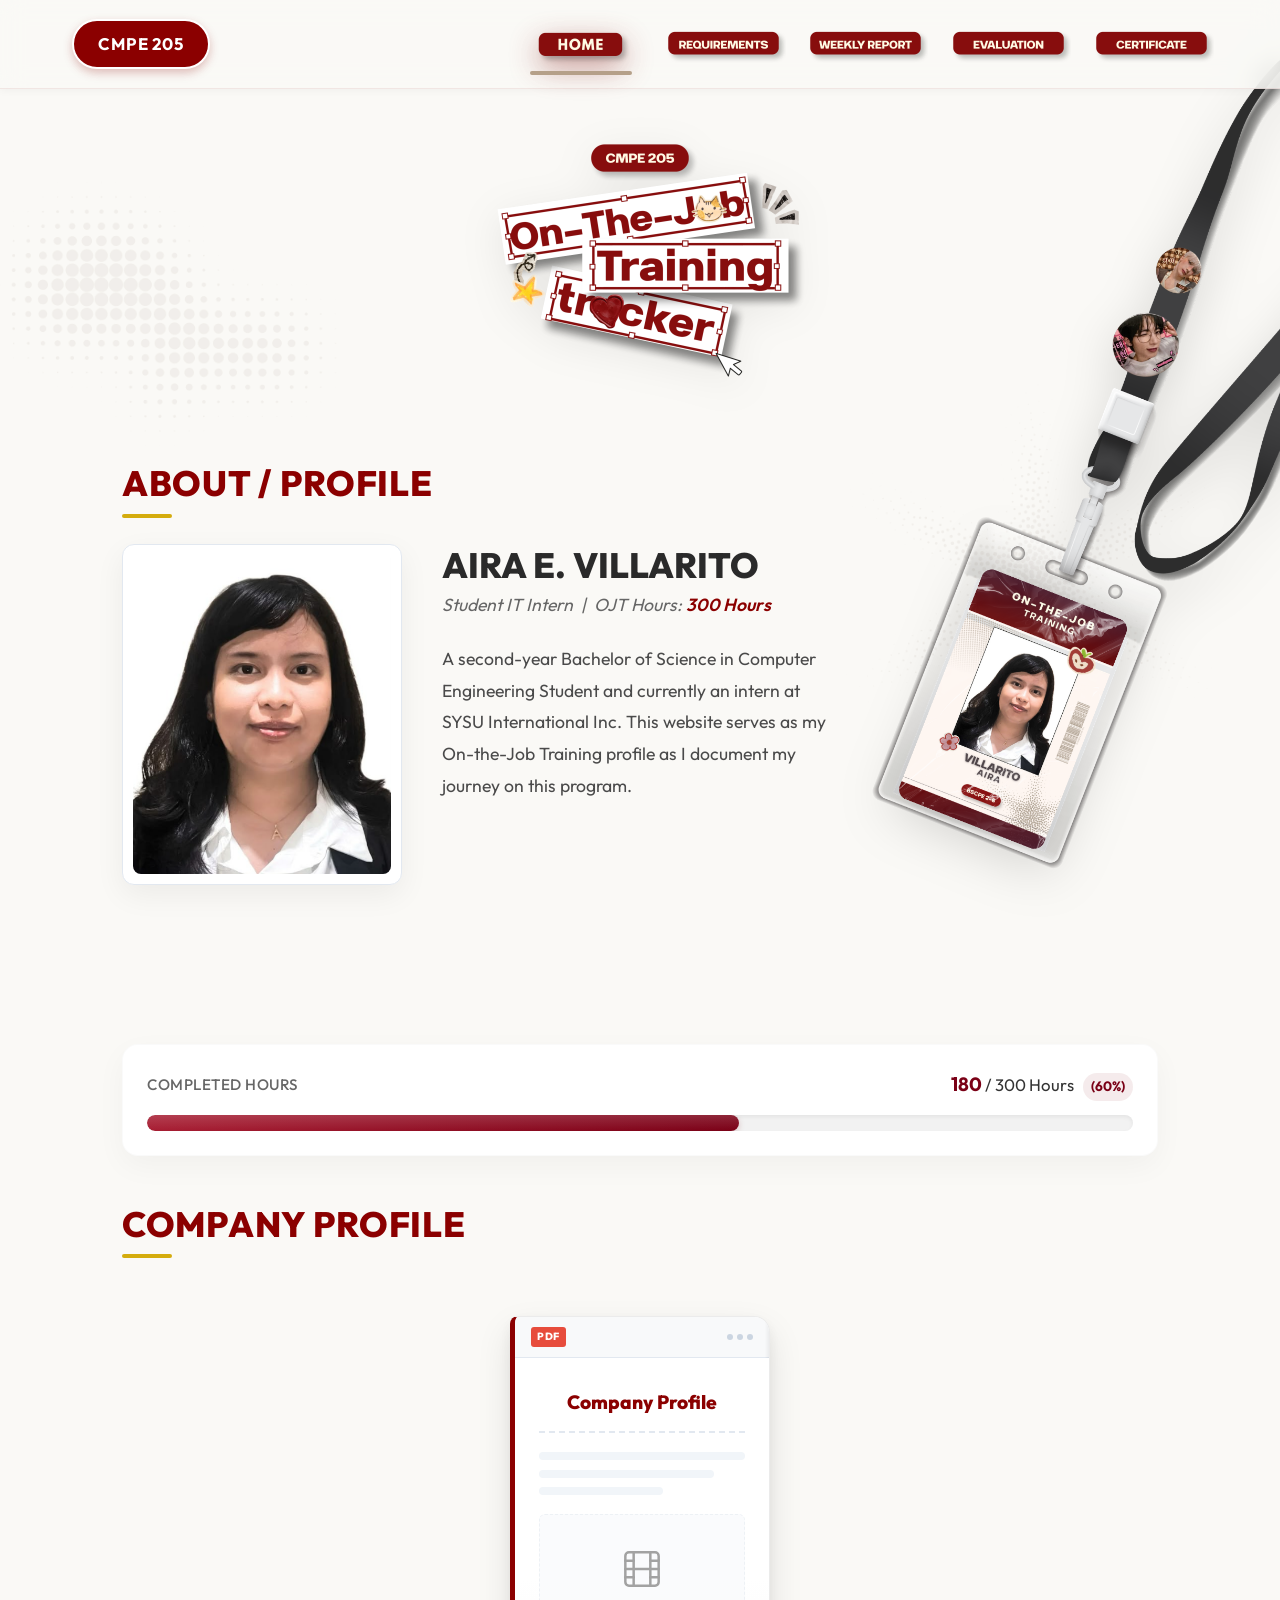
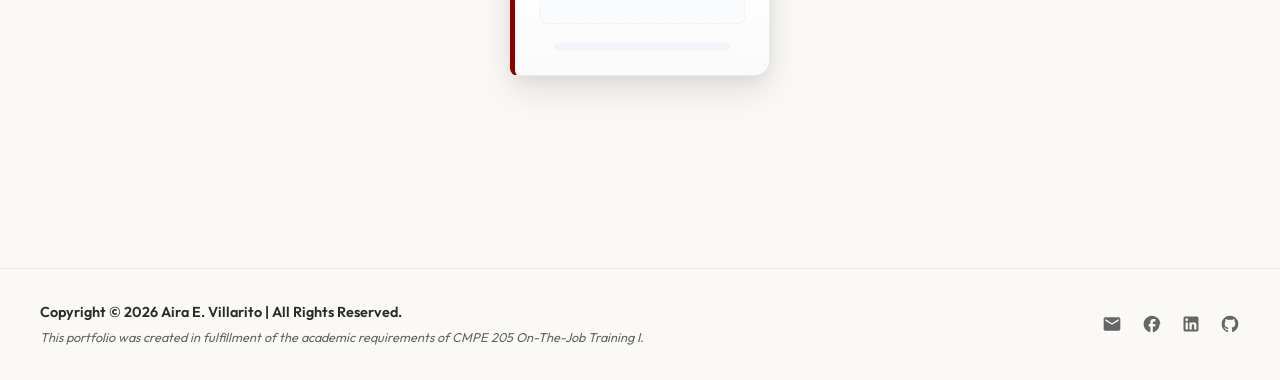
==== commit 28c94439: "week 6 posted" ====
--- a/index.html
+++ b/index.html
@@ -97,18 +97,18 @@
     </section>
 
 <!-- OJT Progress Card -->
-<div class="progress-card-container" id="ojt-progress-card" data-completed="139.53" data-total="300">
+<div class="progress-card-container" id="ojt-progress-card" data-completed="180" data-total="300">
   <div class="progress-card-meta">
     <span class="progress-card-status">Completed Hours</span>
     <span class="progress-card-metrics">
-      <strong id="progress-completed">139.53</strong> / <span id="progress-total">300</span> Hours 
-      <span class="percent-badge" id="progress-badge">(46.51%)</span>
+      <strong id="progress-completed">180</strong> / <span id="progress-total">300</span> Hours 
+      <span class="percent-badge" id="progress-badge">(60%)</span>
     </span>
   </div>
 
   <div class="progress-card-track">
     <!-- The width will be managed dynamically by JavaScript, fallback preset here -->
-    <div class="progress-card-fill" id="progress-fill" style="width: 46.51%;"></div>
+    <div class="progress-card-fill" id="progress-fill" style="width: 60%;"></div>
   </div>
 </div>
 
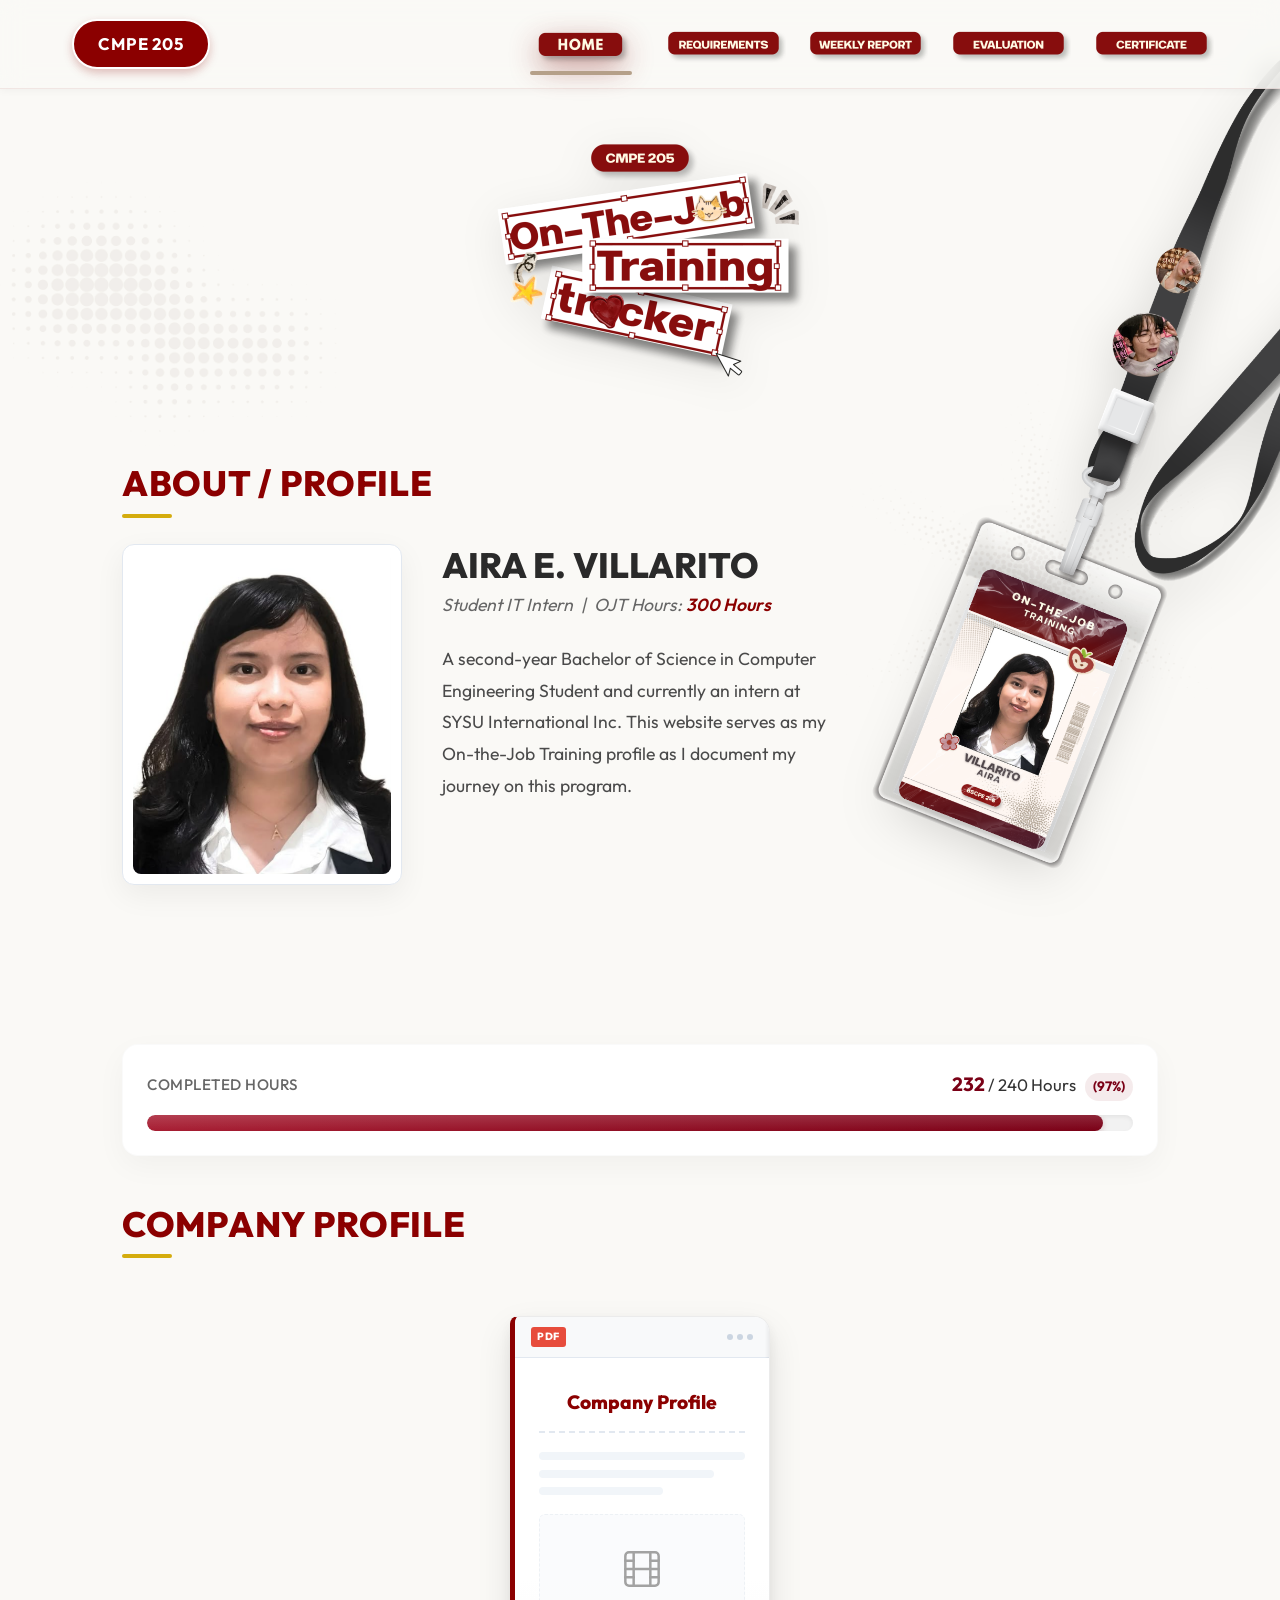
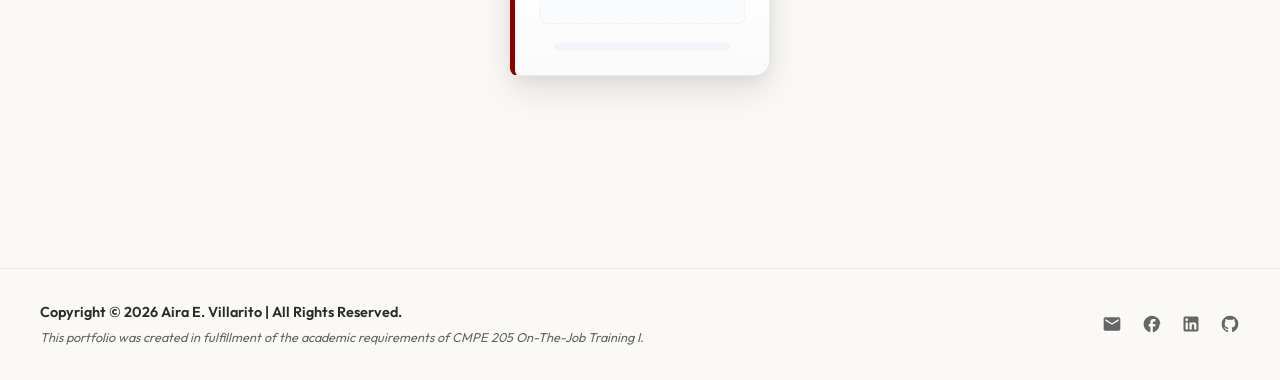
==== commit 60c9742c: "Week 7-8" ====
--- a/index.html
+++ b/index.html
@@ -97,18 +97,18 @@
     </section>
 
 <!-- OJT Progress Card -->
-<div class="progress-card-container" id="ojt-progress-card" data-completed="180" data-total="300">
+<div class="progress-card-container" id="ojt-progress-card" data-completed="232" data-total="240">
   <div class="progress-card-meta">
     <span class="progress-card-status">Completed Hours</span>
     <span class="progress-card-metrics">
-      <strong id="progress-completed">180</strong> / <span id="progress-total">300</span> Hours 
-      <span class="percent-badge" id="progress-badge">(60%)</span>
+      <strong id="progress-completed">232</strong> / <span id="progress-total">240</span> Hours 
+      <span class="percent-badge" id="progress-badge">(96.67%)</span>
     </span>
   </div>
 
   <div class="progress-card-track">
     <!-- The width will be managed dynamically by JavaScript, fallback preset here -->
-    <div class="progress-card-fill" id="progress-fill" style="width: 60%;"></div>
+    <div class="progress-card-fill" id="progress-fill" style="width: 96.67%;"></div>
   </div>
 </div>
 
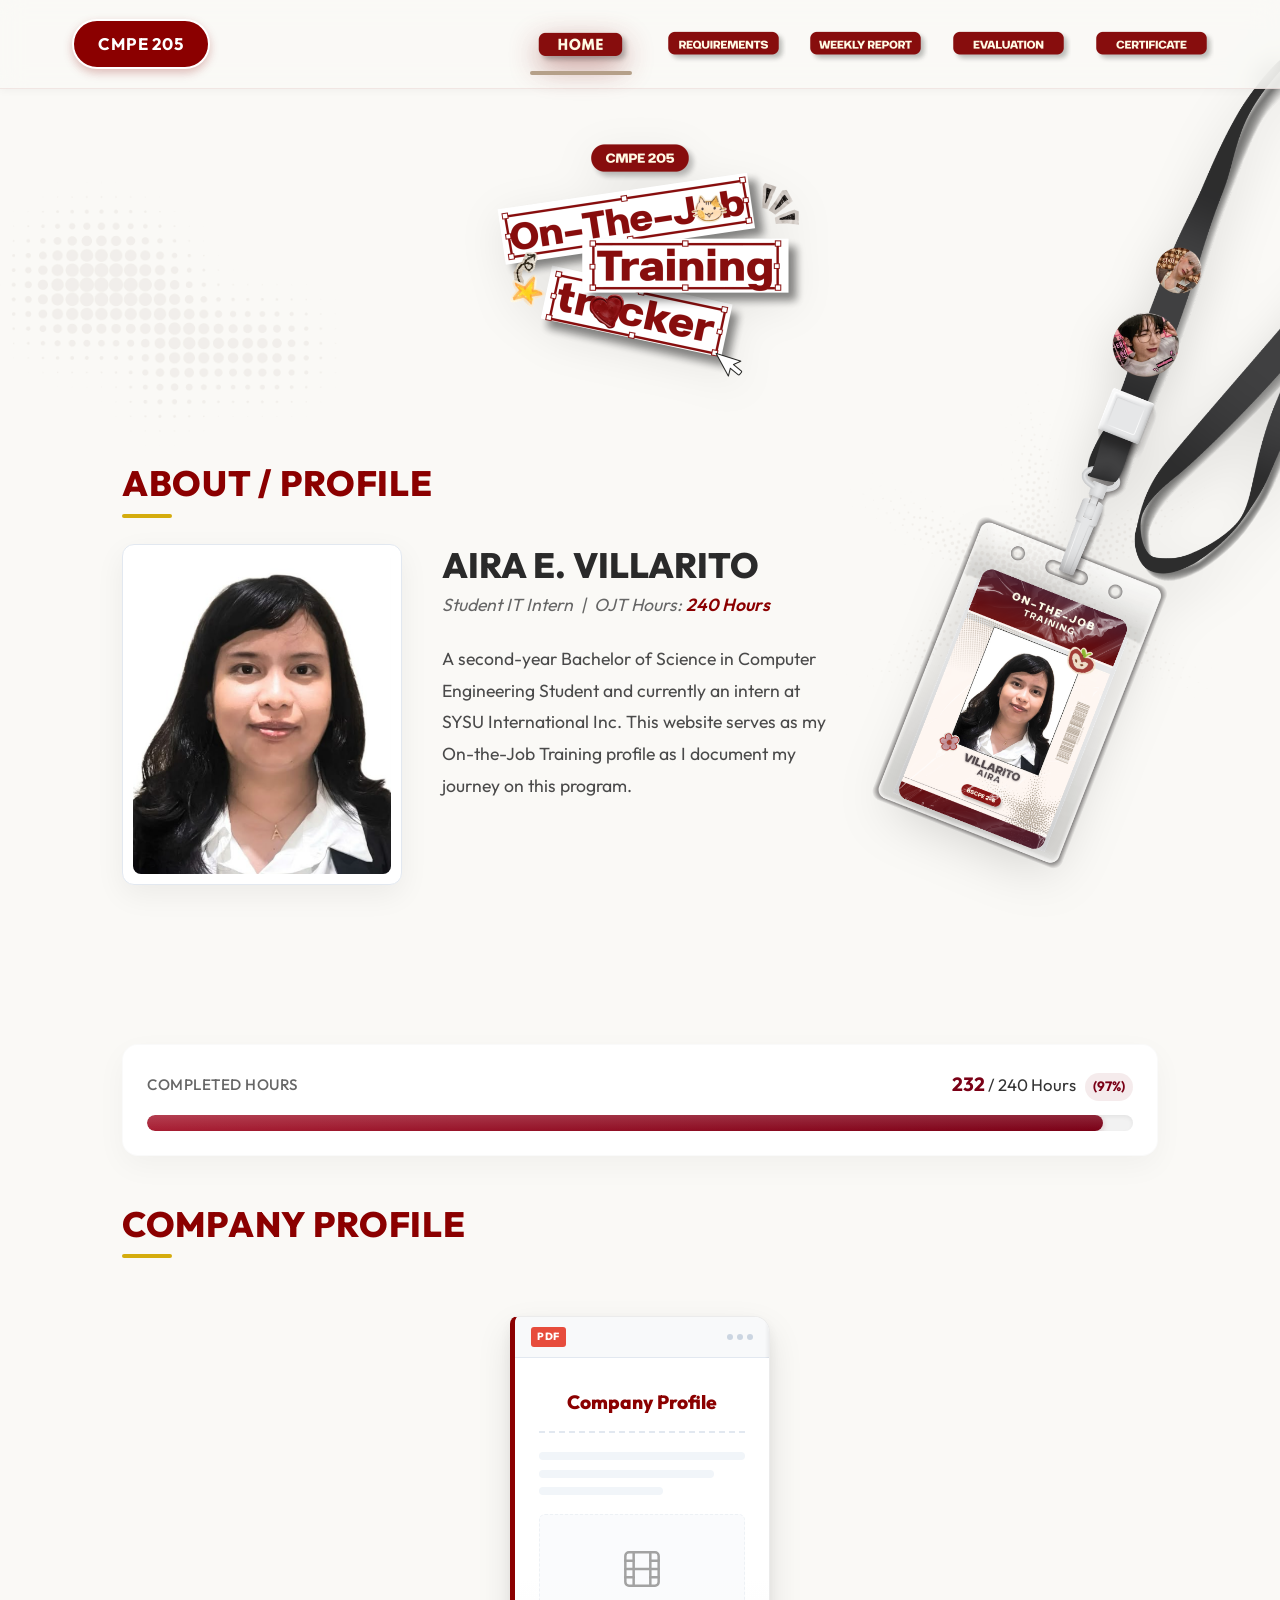
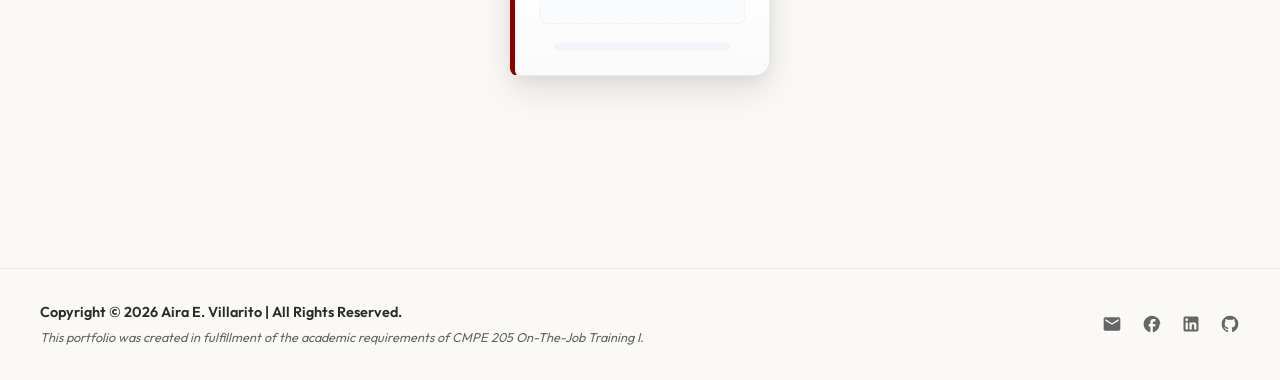
==== commit e5b6219a: "adjusment for other week" ====
--- a/index.html
+++ b/index.html
@@ -80,7 +80,7 @@
           <div class="profile-title">
             <span>Student IT Intern</span>
             <span class="divider">|</span>
-            <span>OJT Hours: <strong class="highlight">300 Hours</strong></span>
+            <span>OJT Hours: <strong class="highlight">240 Hours</strong></span>
           </div>
           <p class="profile-desc">
             A second-year Bachelor of Science in Computer Engineering Student and currently an intern at SYSU International Inc. This website serves as my On-the-Job
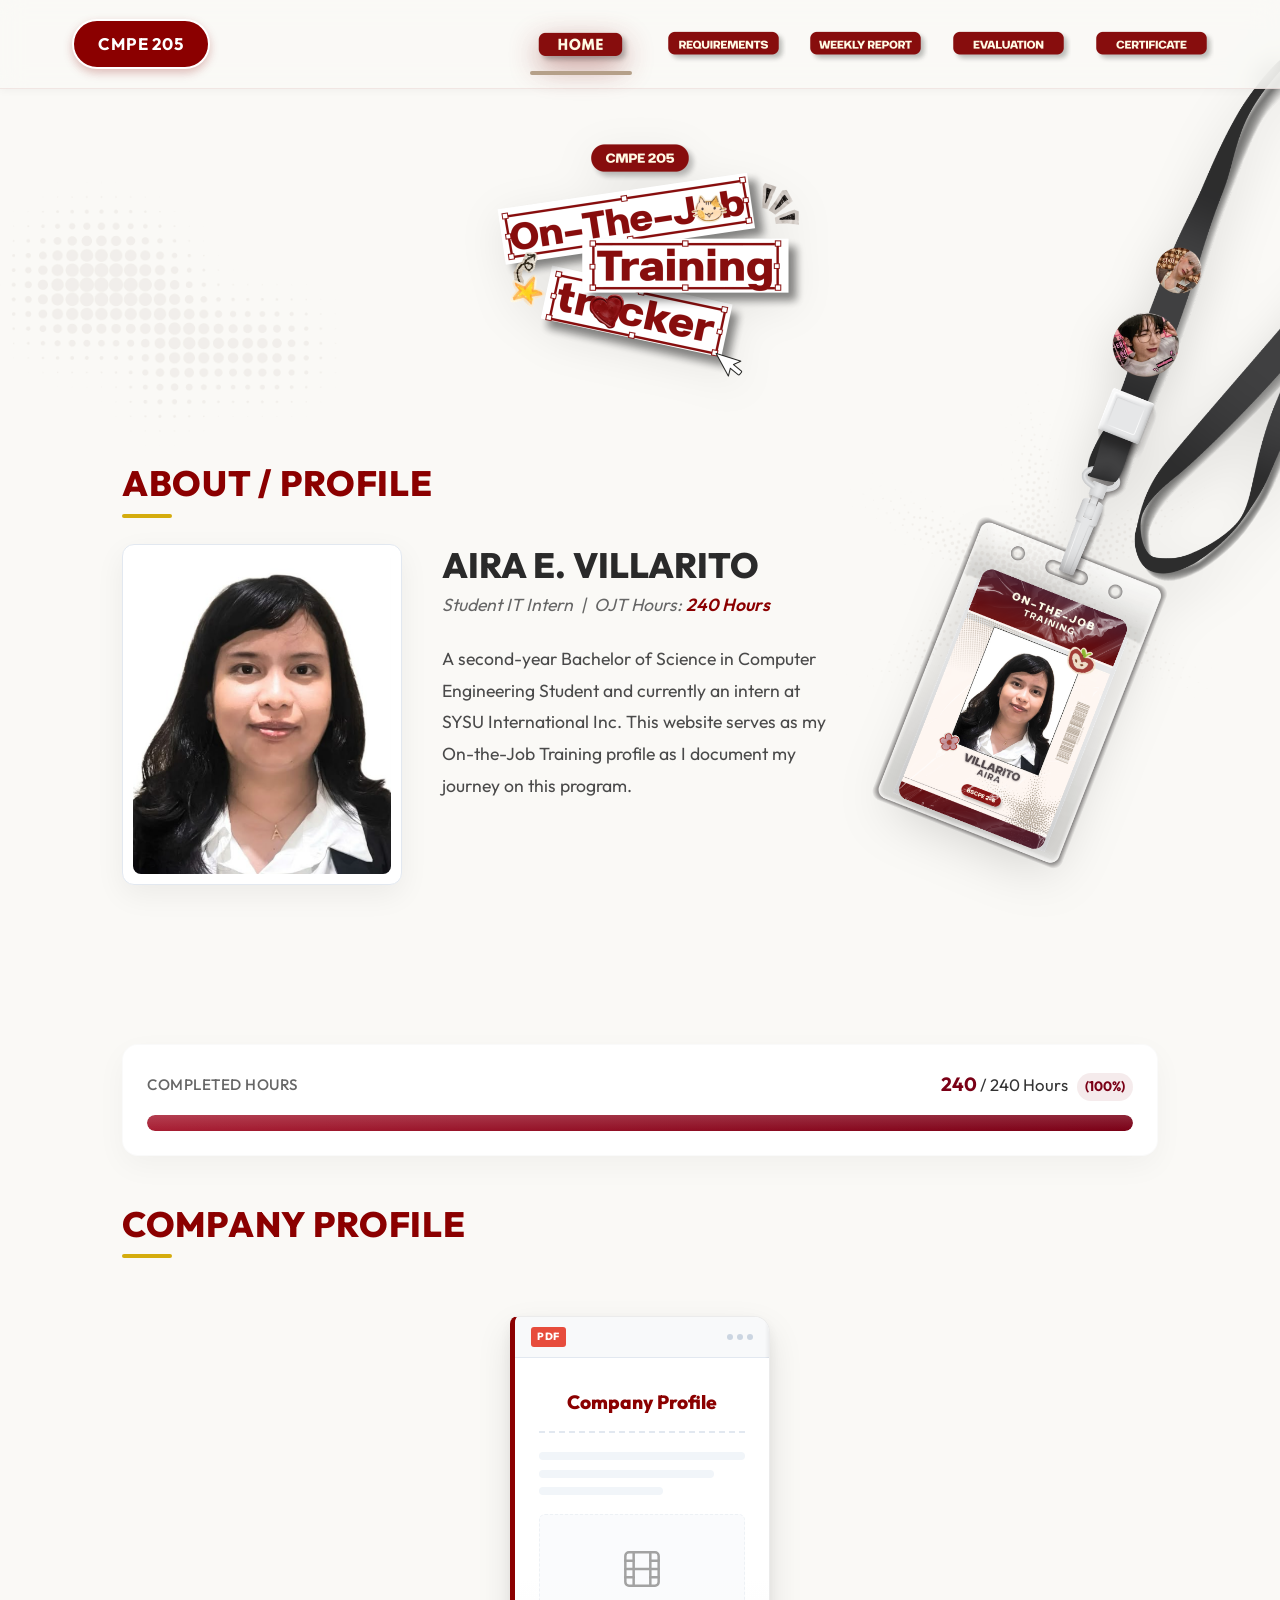
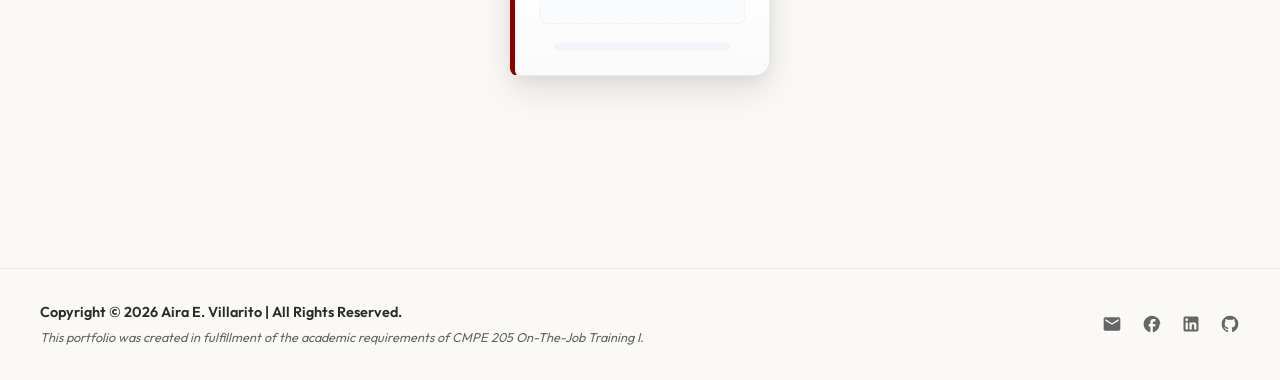
==== commit 63da7167: "week 9 upload completed" ====
--- a/index.html
+++ b/index.html
@@ -97,18 +97,18 @@
     </section>
 
 <!-- OJT Progress Card -->
-<div class="progress-card-container" id="ojt-progress-card" data-completed="232" data-total="240">
+<div class="progress-card-container" id="ojt-progress-card" data-completed="240" data-total="240">
   <div class="progress-card-meta">
     <span class="progress-card-status">Completed Hours</span>
     <span class="progress-card-metrics">
-      <strong id="progress-completed">232</strong> / <span id="progress-total">240</span> Hours 
-      <span class="percent-badge" id="progress-badge">(96.67%)</span>
+      <strong id="progress-completed">240</strong> / <span id="progress-total">240</span> Hours 
+      <span class="percent-badge" id="progress-badge">(100%)</span>
     </span>
   </div>
 
   <div class="progress-card-track">
     <!-- The width will be managed dynamically by JavaScript, fallback preset here -->
-    <div class="progress-card-fill" id="progress-fill" style="width: 96.67%;"></div>
+    <div class="progress-card-fill" id="progress-fill" style="width: 100%;"></div>
   </div>
 </div>
 
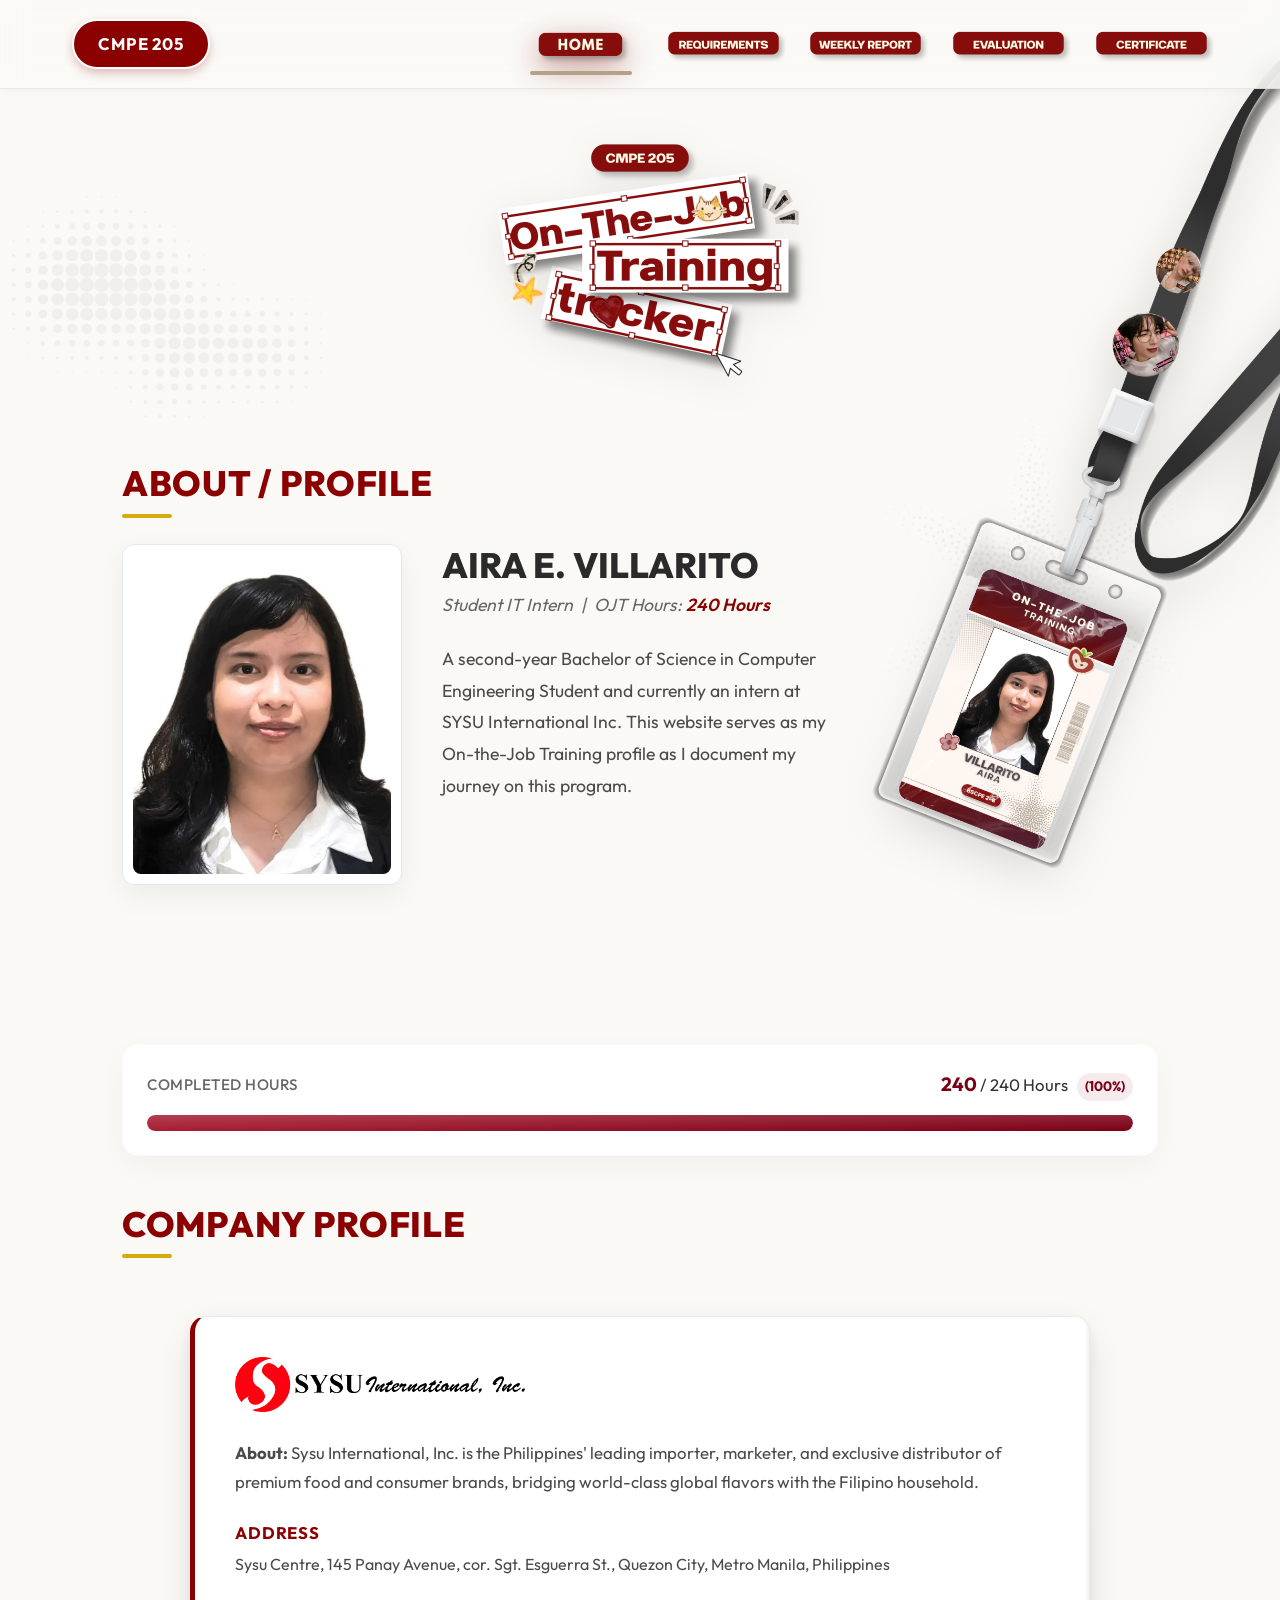
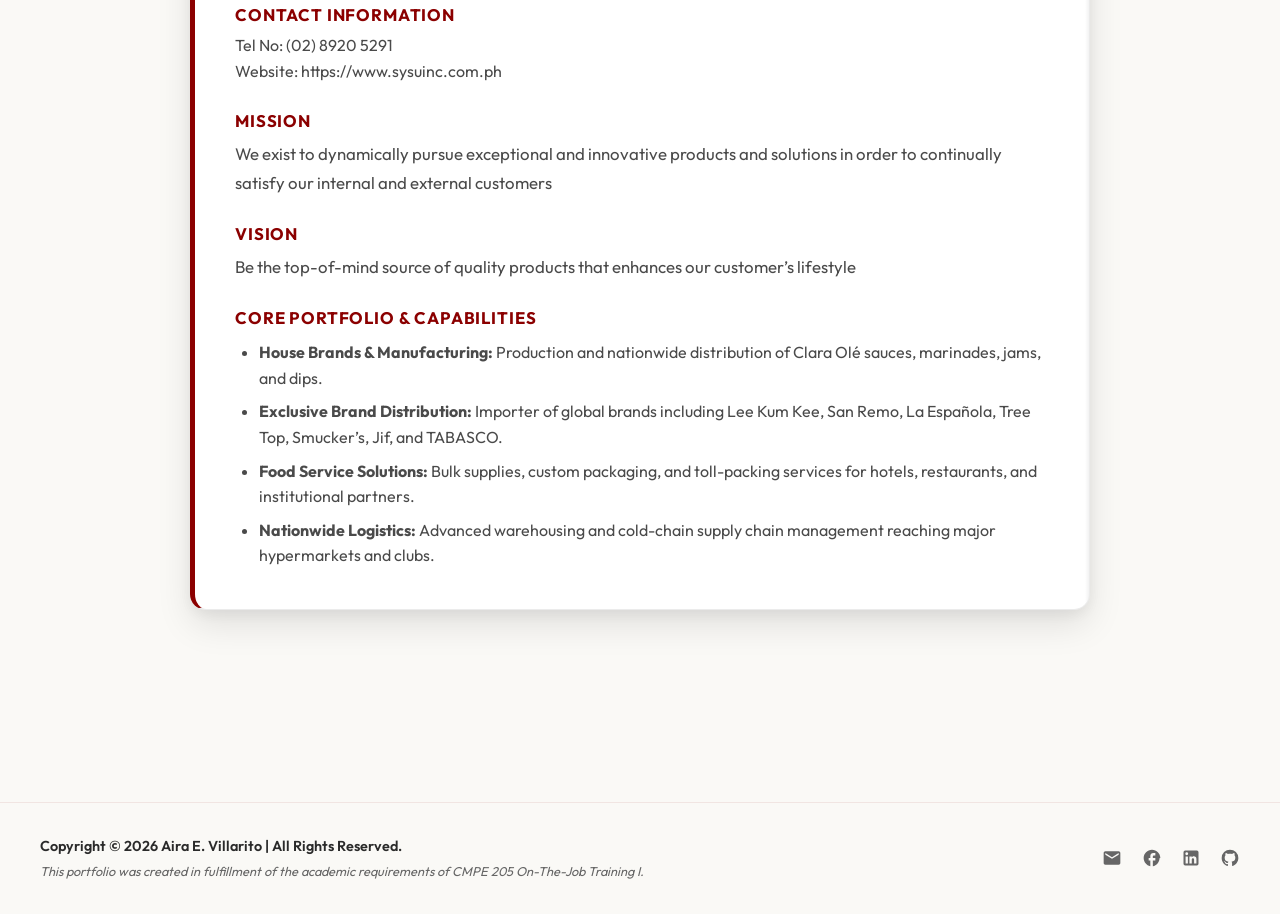
==== commit 255376a5: "company profile updated" ====
--- a/index.html
+++ b/index.html
@@ -96,63 +96,82 @@
       </div>
     </section>
 
-<!-- OJT Progress Card -->
-<div class="progress-card-container" id="ojt-progress-card" data-completed="240" data-total="240">
-  <div class="progress-card-meta">
-    <span class="progress-card-status">Completed Hours</span>
-    <span class="progress-card-metrics">
-      <strong id="progress-completed">240</strong> / <span id="progress-total">240</span> Hours 
-      <span class="percent-badge" id="progress-badge">(100%)</span>
-    </span>
-  </div>
-
-  <div class="progress-card-track">
-    <!-- The width will be managed dynamically by JavaScript, fallback preset here -->
-    <div class="progress-card-fill" id="progress-fill" style="width: 100%;"></div>
-  </div>
-</div>
+    <!-- OJT Progress Card -->
+    <div class="progress-card-container" id="ojt-progress-card" data-completed="240" data-total="240">
+      <div class="progress-card-meta">
+        <span class="progress-card-status">Completed Hours</span>
+        <span class="progress-card-metrics">
+          <strong id="progress-completed">240</strong> / <span id="progress-total">240</span> Hours 
+          <span class="percent-badge" id="progress-badge">(100%)</span>
+        </span>
+      </div>
+
+      <div class="progress-card-track">
+        <div class="progress-card-fill" id="progress-fill" style="width: 100%;"></div>
+      </div>
+    </div>
 
     <!-- Company Profile Section -->
     <section class="reveal reveal-delay-1" id="company-section">
       <h2 class="section-title">Company Profile</h2>
       <div class="company-container">
 
-        <!-- Company Profile Image Placeholder -->
-        <div class="pdf-placeholder-card" id="company-profile-pdf">
-          <div class="pdf-header-bar">
-            <span class="pdf-icon-badge">PDF</span>
-            <div class="pdf-dots">
-              <div class="pdf-dot"></div>
-              <div class="pdf-dot"></div>
-              <div class="pdf-dot"></div>
-            </div>
+        <!-- Company Profile Content Card Layout -->
+        <div class="pdf-placeholder-card" id="company-profile-pdf" style="width: 100%; max-width: 900px; height: auto; border-radius: 16px; padding: 2.5rem; text-align: left; cursor: default;">
+          
+          <div style="display: flex; flex-direction: column; gap: 1.5rem; color: #2a2a2a;">
+            
+            <!-- Company Logo Header replacing the red text -->
+            <div style="margin-bottom: 0.2rem;">
+              <img src="assets/sysu_logo.png" alt="Sysu International, Inc. Logo" style="max-height: 55px; width: auto; display: block;" onerror="this.style.display='none'; this.nextElementSibling.style.display='block';">
+              <h3 style="display: none; font-size: 1.6rem; color: #8b0000; font-weight: 800; margin: 0;">Sysu International, Inc.</h3>
+            </div>
+
+            <div>
+              <p style="font-size: 1.05rem; line-height: 1.7; color: #4a4a4a; margin: 0;">
+                <strong>About:</strong> Sysu International, Inc. is the Philippines' leading importer, marketer, and exclusive distributor of premium food and consumer brands, bridging world-class global flavors with the Filipino household.
+              </p>
+            </div>
+
+            <div>
+              <h4 style="font-size: 1.05rem; color: #8b0000; font-weight: 700; text-transform: uppercase; letter-spacing: 0.05em; margin-bottom: 0.3rem;">Address</h4>
+              <p style="font-size: 1rem; color: #4a4a4a; margin: 0;">Sysu Centre, 145 Panay Avenue, cor. Sgt. Esguerra St., Quezon City, Metro Manila, Philippines</p>
+            </div>
+
+            <div>
+              <h4 style="font-size: 1.05rem; color: #8b0000; font-weight: 700; text-transform: uppercase; letter-spacing: 0.05em; margin-bottom: 0.3rem;">Contact Information</h4>
+              <p style="font-size: 1rem; color: #4a4a4a; margin: 0;">
+                Tel No: (02) 8920 5291<br>
+                Website: https://www.sysuinc.com.ph
+              </p>
+            </div>
+
+            <div>
+              <h4 style="font-size: 1.05rem; color: #8b0000; font-weight: 700; text-transform: uppercase; letter-spacing: 0.05em; margin-bottom: 0.3rem;">Mission</h4>
+              <p style="font-size: 1.05rem; line-height: 1.7; color: #4a4a4a; margin: 0;">
+                We exist to dynamically pursue exceptional and innovative products and solutions in order to continually satisfy our internal and external customers
+              </p>
+            </div>
+
+            <div>
+              <h4 style="font-size: 1.05rem; color: #8b0000; font-weight: 700; text-transform: uppercase; letter-spacing: 0.05em; margin-bottom: 0.3rem;">Vision</h4>
+              <p style="font-size: 1.05rem; line-height: 1.7; color: #4a4a4a; margin: 0;">
+                Be the top-of-mind source of quality products that enhances our customer’s lifestyle
+              </p>
+            </div>
+
+            <div>
+              <h4 style="font-size: 1.05rem; color: #8b0000; font-weight: 700; text-transform: uppercase; letter-spacing: 0.05em; margin-bottom: 0.5rem;">Core Portfolio & Capabilities</h4>
+              <ul style="margin: 0; padding-left: 1.5rem; display: flex; flex-direction: column; gap: 0.5rem; font-size: 1rem; color: #4a4a4a;">
+                <li><strong>House Brands & Manufacturing:</strong> Production and nationwide distribution of Clara Olé sauces, marinades, jams, and dips.</li>
+                <li><strong>Exclusive Brand Distribution:</strong> Importer of global brands including Lee Kum Kee, San Remo, La Española, Tree Top, Smucker’s, Jif, and TABASCO.</li>
+                <li><strong>Food Service Solutions:</strong> Bulk supplies, custom packaging, and toll-packing services for hotels, restaurants, and institutional partners.</li>
+                <li><strong>Nationwide Logistics:</strong> Advanced warehousing and cold-chain supply chain management reaching major hypermarkets and clubs.</li>
+              </ul>
+            </div>
+
           </div>
 
-          <div class="pdf-content-preview">
-            <h3 class="pdf-preview-title">Company Profile</h3>
-            <div class="pdf-skeleton-lines">
-              <div class="skeleton-line"></div>
-              <div class="skeleton-line medium"></div>
-              <div class="skeleton-line short"></div>
-            </div>
-
-            <div class="pdf-preview-graphic">
-              <svg viewBox="0 0 24 24" fill="none" stroke="currentColor" stroke-linecap="round" stroke-linejoin="round">
-                <rect x="2" y="2" width="20" height="20" rx="2.18" ry="2.18"></rect>
-                <line x1="7" y1="2" x2="7" y2="22"></line>
-                <line x1="17" y1="2" x2="17" y2="22"></line>
-                <line x1="2" y1="12" x2="22" y2="12"></line>
-                <line x1="2" y1="7" x2="7" y2="7"></line>
-                <line x1="2" y1="17" x2="7" y2="17"></line>
-                <line x1="17" y1="17" x2="22" y2="17"></line>
-                <line x1="17" y1="7" x2="22" y2="7"></line>
-              </svg>
-            </div>
-
-            <div class="pdf-skeleton-lines">
-              <div class="skeleton-line medium" style="margin: 0 auto;"></div>
-            </div>
-          </div>
         </div>
 
       </div>
